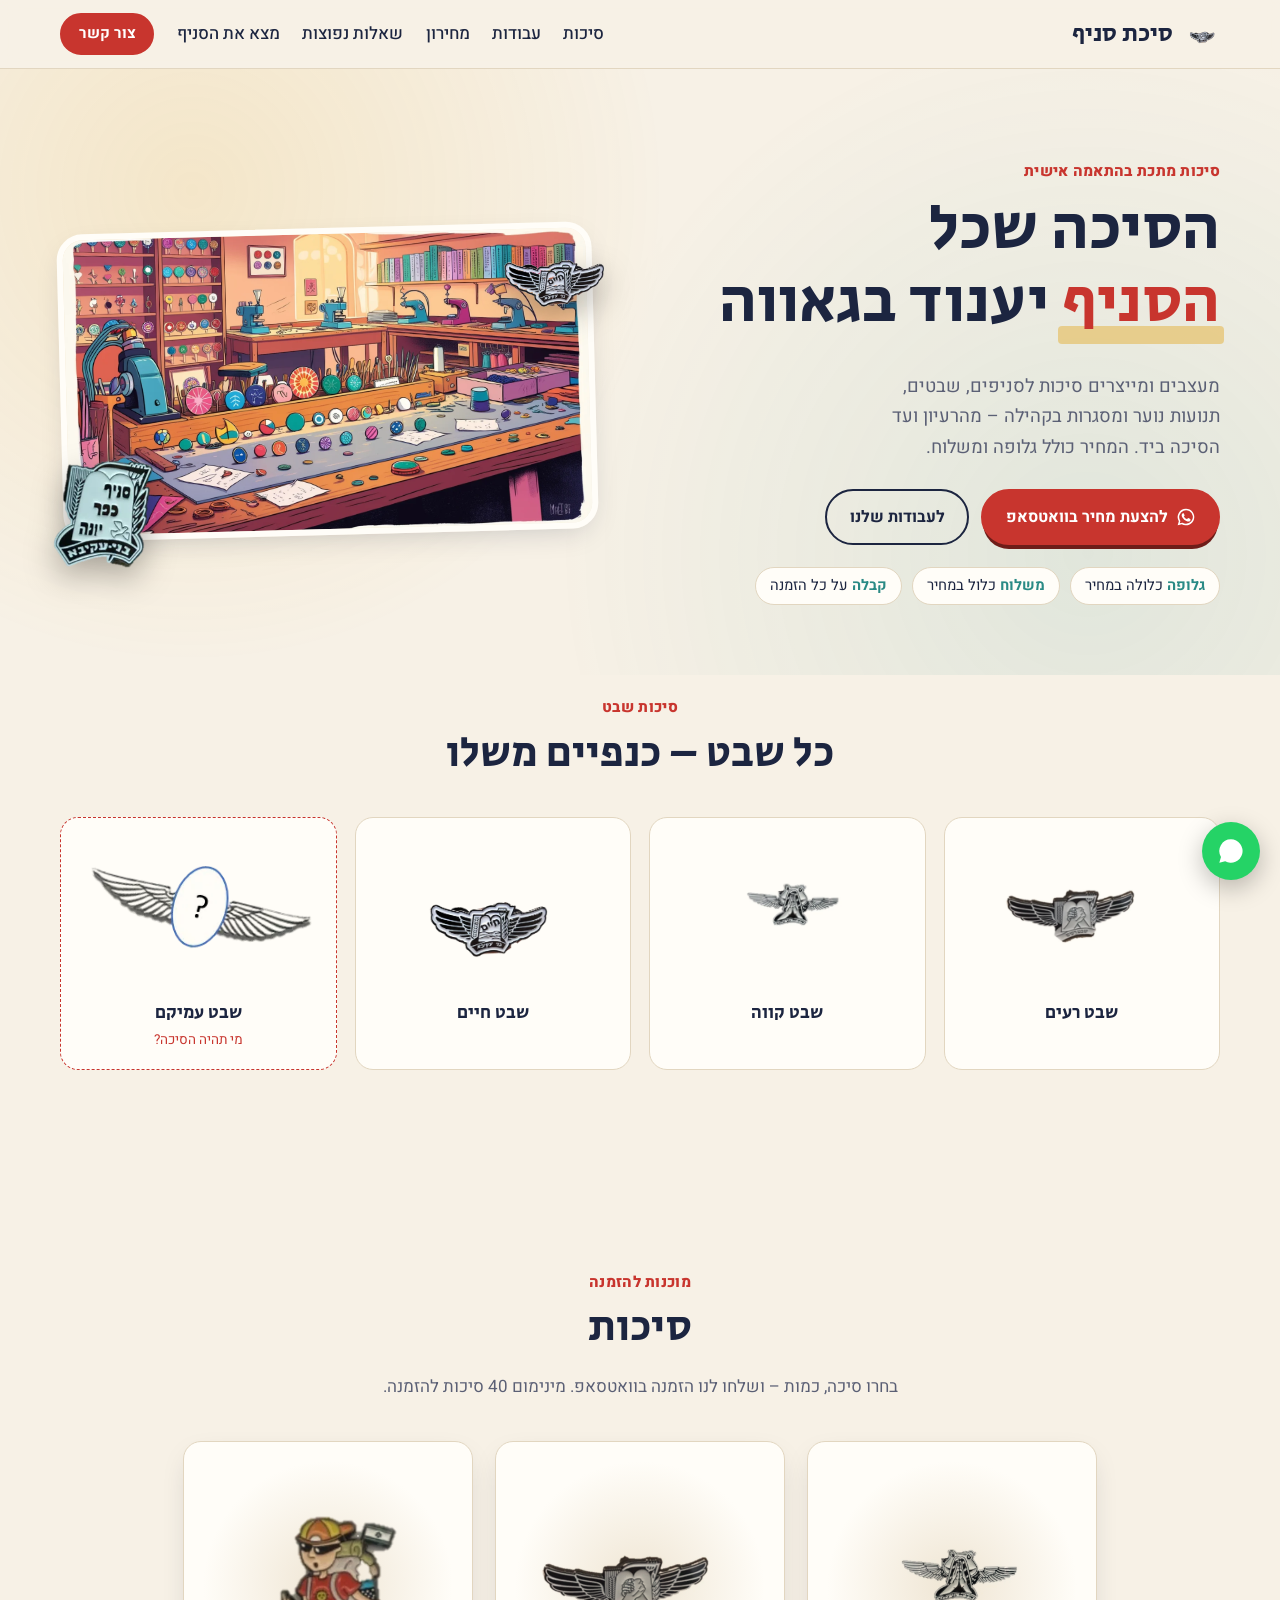
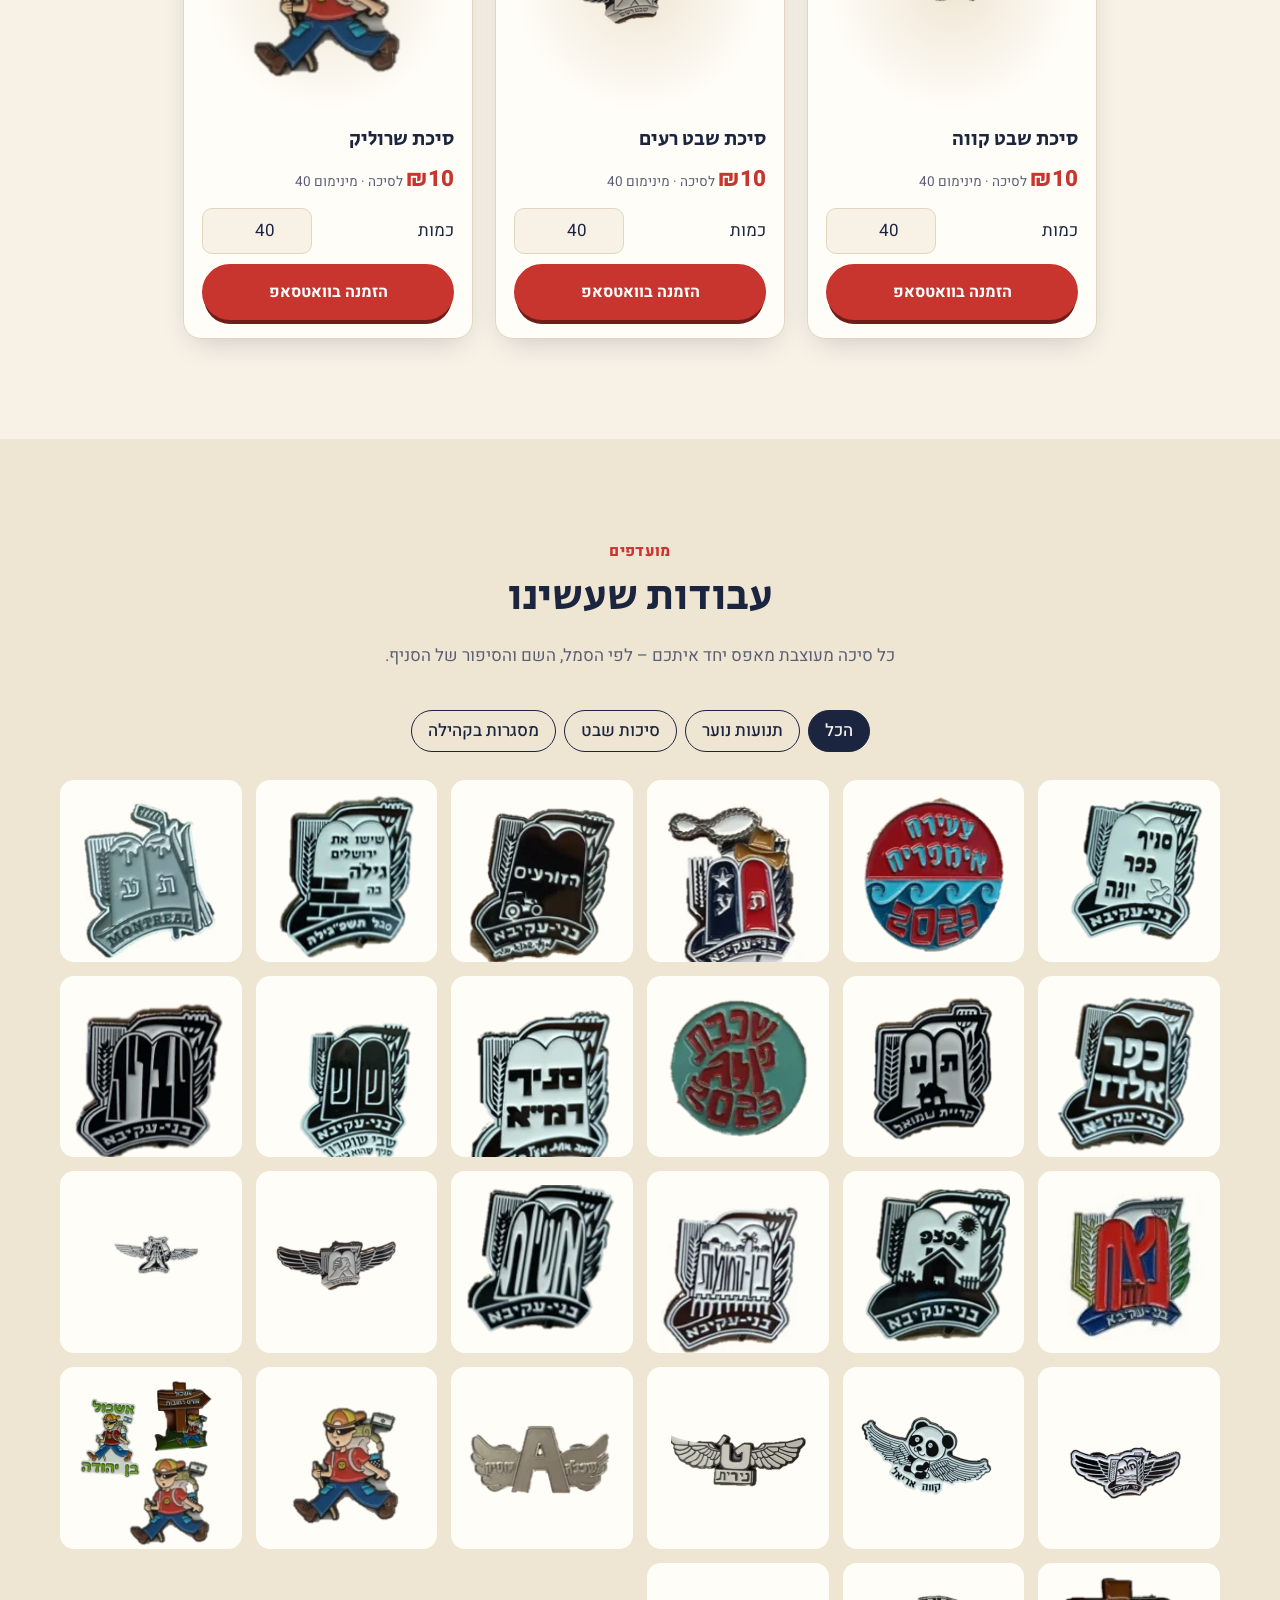
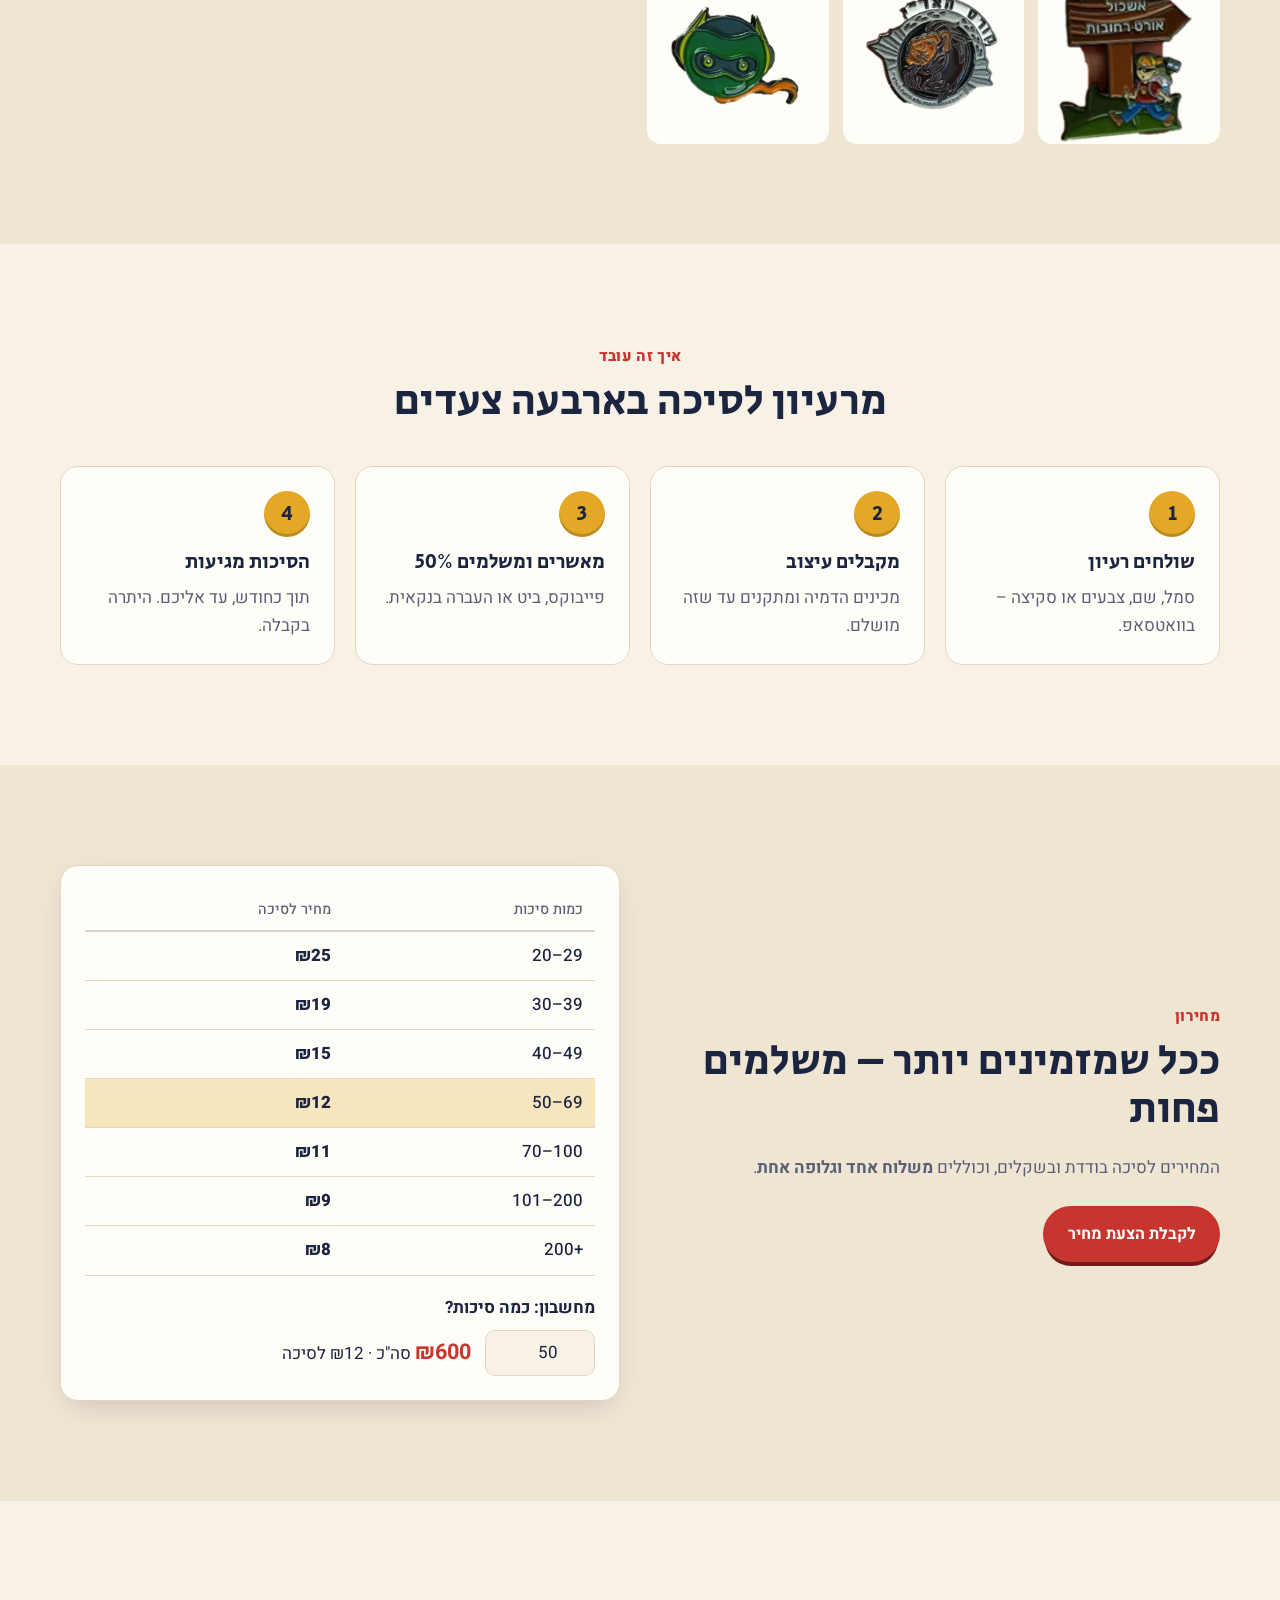
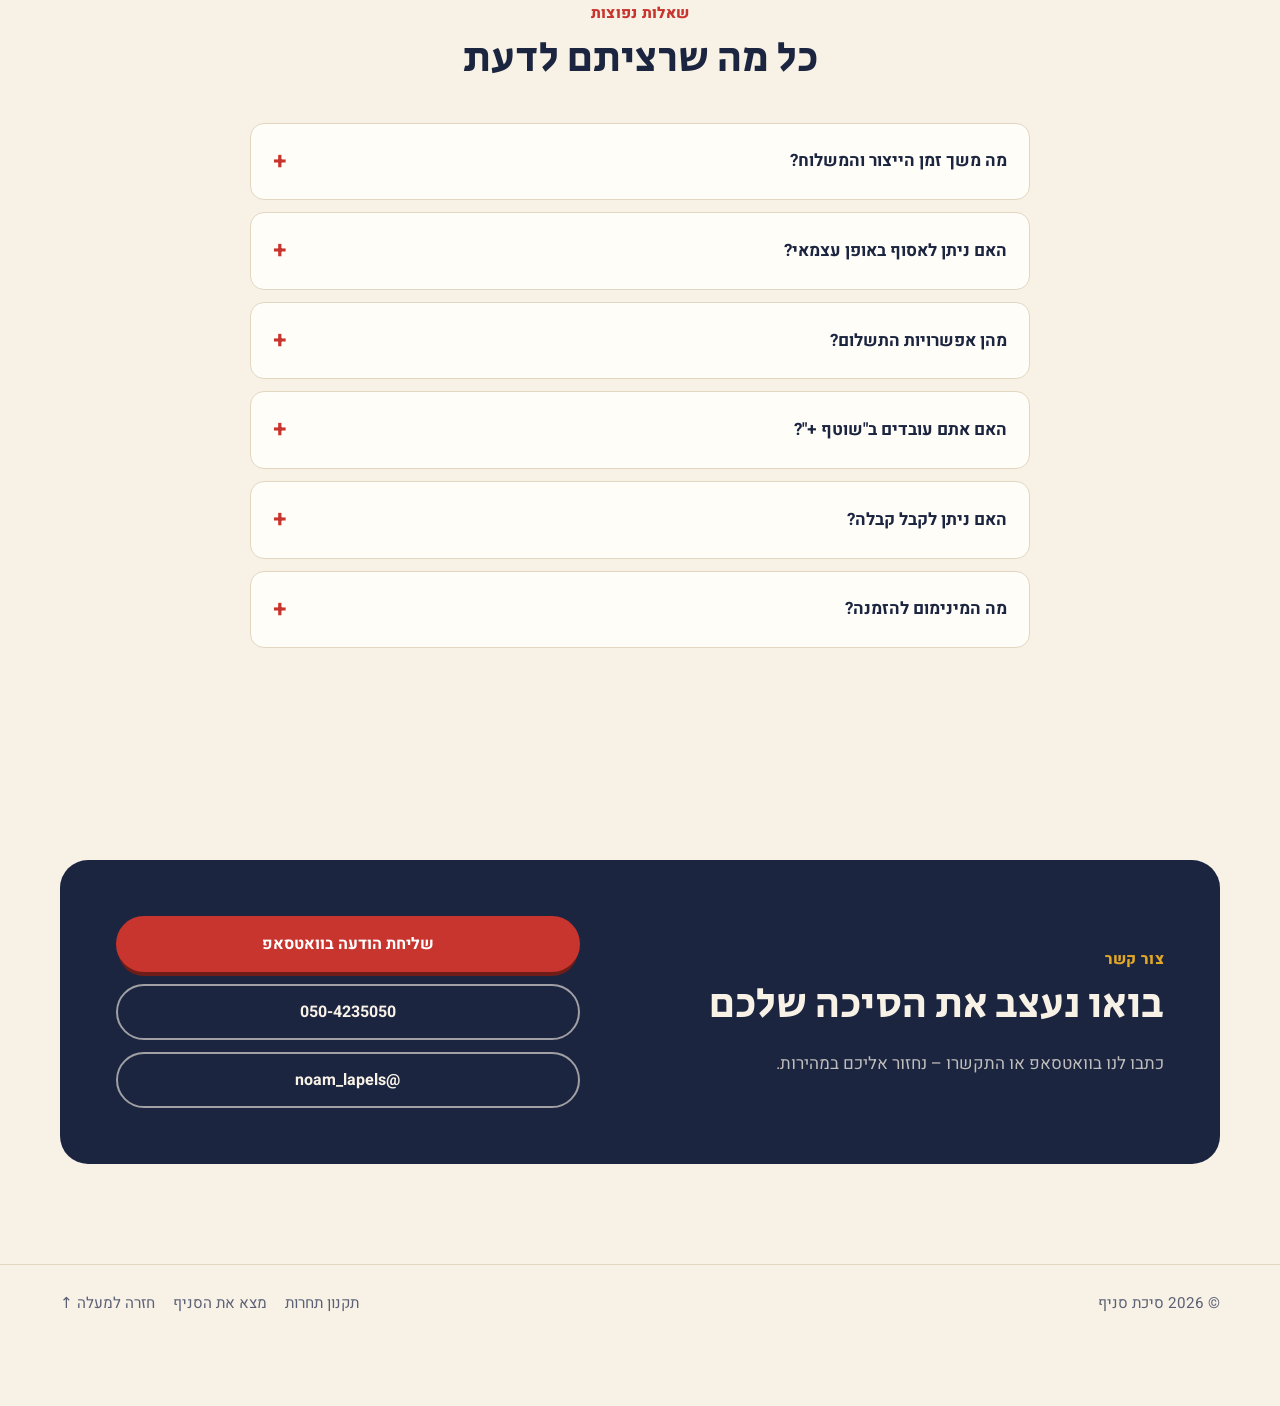
==== index.html @ ef1fc6e7 "New static website replacing Wix site Hebrew RTL site for סיכת סניף: home (shop with WhatsApp orderi" ====
<!doctype html>
<html lang="he" dir="rtl">
<head>
<meta charset="utf-8">
<meta name="viewport" content="width=device-width, initial-scale=1">
<title>סיכת סניף | סיכות מעוצבות לסניפים, שבטים ותנועות נוער</title>
<meta name="description" content="סיכת סניף – עיצוב וייצור סיכות מתכת בהתאמה אישית לסניפים, שבטים, תנועות נוער ומסגרות בקהילה. מחירים כוללים משלוח וגלופה.">
<meta property="og:title" content="סיכת סניף – סיכות בהתאמה אישית">
<meta property="og:description" content="סיכות מתכת מעוצבות לסניפים, שבטים ותנועות נוער. המחיר כולל משלוח וגלופה.">
<meta property="og:image" content="https://www.advachievement.com/assets/img/og.jpg">
<meta property="og:type" content="website">
<meta property="og:locale" content="he_IL">
<link rel="icon" href="/assets/img/favicon.png">
<link rel="preconnect" href="https://fonts.googleapis.com">
<link rel="preconnect" href="https://fonts.gstatic.com" crossorigin>
<link href="https://fonts.googleapis.com/css2?family=Heebo:wght@400;500;700;800&family=Secular+One&display=swap" rel="stylesheet">
<link rel="stylesheet" href="/assets/css/style.css">
</head>
<body>
<a class="skip" href="#main">דלג לתוכן הראשי</a>

<header class="site-header" id="top">
  <div class="container nav-wrap">
    <a href="/" class="brand"><img src="/assets/img/favicon.png" alt="" width="34" height="34"><span>סיכת סניף</span></a>
    <button class="nav-toggle" aria-expanded="false" aria-controls="nav" aria-label="תפריט">
      <span></span><span></span><span></span>
    </button>
    <nav id="nav" class="nav">
      <a href="/#shop">סיכות</a>
      <a href="/#gallery">עבודות</a>
      <a href="/#pricing">מחירון</a>
      <a href="/#faq">שאלות נפוצות</a>
      <a href="/game/">מצא את הסניף</a>
      <a href="/#contact" class="btn btn-sm">צור קשר</a>
    </nav>
  </div>
</header>

<main id="main">
  <!-- HERO -->
  <section class="hero">
    <div class="container hero-grid">
      <div class="hero-text">
        <p class="eyebrow">סיכות מתכת בהתאמה אישית</p>
        <h1>הסיכה שכל<br><span class="hl">הסניף</span> יענוד בגאווה</h1>
        <p class="lead">מעצבים ומייצרים סיכות לסניפים, שבטים, תנועות נוער ומסגרות בקהילה – מהרעיון ועד הסיכה ביד. המחיר כולל גלופה ומשלוח.</p>
        <div class="hero-cta">
          <a class="btn" href="https://wa.me/972504235050?text=%D7%94%D7%99%D7%99%2C%20%D7%90%D7%A9%D7%9E%D7%97%20%D7%9C%D7%A7%D7%91%D7%9C%20%D7%94%D7%A6%D7%A2%D7%AA%20%D7%9E%D7%97%D7%99%D7%A8%20%D7%9C%D7%A1%D7%99%D7%9B%D7%95%D7%AA" target="_blank" rel="noopener">
            <svg aria-hidden="true" viewBox="0 0 24 24" width="20" height="20"><path fill="currentColor" d="M12 2a10 10 0 0 0-8.6 15.1L2 22l5-1.3A10 10 0 1 0 12 2Zm0 18.2a8.2 8.2 0 0 1-4.2-1.2l-.3-.2-3 .8.8-2.9-.2-.3A8.2 8.2 0 1 1 12 20.2Zm4.5-6.1c-.2-.1-1.5-.7-1.7-.8-.2-.1-.4-.1-.6.1l-.8 1c-.1.2-.3.2-.5.1a6.7 6.7 0 0 1-3.3-2.9c-.3-.4.2-.4.7-1.4.1-.2 0-.3 0-.4l-.8-1.8c-.2-.5-.4-.4-.6-.4h-.5a1 1 0 0 0-.7.3 3 3 0 0 0-.9 2.2 5.2 5.2 0 0 0 1.1 2.7 11.8 11.8 0 0 0 4.5 4c1.7.7 2.4.8 3.2.6.5-.1 1.5-.6 1.7-1.2.2-.6.2-1.1.2-1.2-.1-.1-.3-.2-.5-.3Z"/></svg>
            להצעת מחיר בוואטסאפ
          </a>
          <a class="btn btn-ghost" href="#gallery">לעבודות שלנו</a>
        </div>
        <ul class="badges">
          <li><strong>גלופה</strong> כלולה במחיר</li>
          <li><strong>משלוח</strong> כלול במחיר</li>
          <li><strong>קבלה</strong> על כל הזמנה</li>
        </ul>
      </div>
      <div class="hero-art">
        <img src="/assets/img/hero.webp" alt="סדנת סיכות צבעונית מאוירת" width="1600" height="900" fetchpriority="high">
        <img class="float f1" src="/assets/img/shevet-haim.webp" alt="" width="200" height="200">
        <img class="float f2" src="/assets/img/kfar-yona.webp" alt="" width="200" height="200">
      </div>
    </div>
  </section>

  <!-- TRIBE PINS -->
  <section class="section tribes">
    <div class="container">
      <div class="section-head">
        <p class="eyebrow">סיכות שבט</p>
        <h2>כל שבט – כנפיים משלו</h2>
      </div>
      <div class="tribe-row">
        <figure><img src="/assets/img/shevet-reim.webp" alt="סיכת שבט רעים" loading="lazy"><figcaption>שבט רעים</figcaption></figure>
        <figure><img src="/assets/img/shevet-kaveh.webp" alt="סיכת שבט קווה" loading="lazy"><figcaption>שבט קווה</figcaption></figure>
        <figure><img src="/assets/img/shevet-haim.webp" alt="סיכת שבט חיים" loading="lazy"><figcaption>שבט חיים</figcaption></figure>
        <figure class="mystery"><img src="/assets/img/shevet-amikam.webp" alt="סיכת שבט עמיקם – בקרוב" loading="lazy"><figcaption>שבט עמיקם<small>מי תהיה הסיכה?</small></figcaption></figure>
      </div>
    </div>
  </section>

  <!-- SHOP -->
  <section class="section" id="shop">
    <div class="container">
      <div class="section-head">
        <p class="eyebrow">מוכנות להזמנה</p>
        <h2>סיכות</h2>
        <p class="sub">בחרו סיכה, כמות – ושלחו לנו הזמנה בוואטסאפ. מינימום 40 סיכות להזמנה.</p>
      </div>
      <div class="products" data-products></div>
    </div>
  </section>

  <!-- GALLERY -->
  <section class="section alt" id="gallery">
    <div class="container">
      <div class="section-head">
        <p class="eyebrow">מועדפים</p>
        <h2>עבודות שעשינו</h2>
        <p class="sub">כל סיכה מעוצבת מאפס יחד איתכם – לפי הסמל, השם והסיפור של הסניף.</p>
      </div>
      <div class="filters" role="tablist" aria-label="סינון עבודות">
        <button class="chip active" data-filter="all" role="tab" aria-selected="true">הכל</button>
        <button class="chip" data-filter="youth" role="tab" aria-selected="false">תנועות נוער</button>
        <button class="chip" data-filter="tribe" role="tab" aria-selected="false">סיכות שבט</button>
        <button class="chip" data-filter="community" role="tab" aria-selected="false">מסגרות בקהילה</button>
      </div>
      <div class="gallery" data-gallery></div>
    </div>
  </section>

  <!-- HOW -->
  <section class="section">
    <div class="container">
      <div class="section-head">
        <p class="eyebrow">איך זה עובד</p>
        <h2>מרעיון לסיכה בארבעה צעדים</h2>
      </div>
      <ol class="steps">
        <li><span>1</span><h3>שולחים רעיון</h3><p>סמל, שם, צבעים או סקיצה – בוואטסאפ.</p></li>
        <li><span>2</span><h3>מקבלים עיצוב</h3><p>מכינים הדמיה ומתקנים עד שזה מושלם.</p></li>
        <li><span>3</span><h3>מאשרים ומשלמים 50%</h3><p>פייבוקס, ביט או העברה בנקאית.</p></li>
        <li><span>4</span><h3>הסיכות מגיעות</h3><p>תוך כחודש, עד אליכם. היתרה בקבלה.</p></li>
      </ol>
    </div>
  </section>

  <!-- PRICING -->
  <section class="section alt" id="pricing">
    <div class="container pricing-grid">
      <div>
        <p class="eyebrow">מחירון</p>
        <h2>ככל שמזמינים יותר – משלמים פחות</h2>
        <p class="sub">המחירים לסיכה בודדת ובשקלים, וכוללים <strong>משלוח אחד וגלופה אחת</strong>.</p>
        <a class="btn" href="https://wa.me/972504235050?text=%D7%94%D7%99%D7%99%2C%20%D7%90%D7%A9%D7%9E%D7%97%20%D7%9C%D7%A7%D7%91%D7%9C%20%D7%94%D7%A6%D7%A2%D7%AA%20%D7%9E%D7%97%D7%99%D7%A8%20%D7%9C%D7%A1%D7%99%D7%9B%D7%95%D7%AA" target="_blank" rel="noopener">לקבלת הצעת מחיר</a>
      </div>
      <div class="calc card">
        <table class="price-table">
          <thead><tr><th>כמות סיכות</th><th>מחיר לסיכה</th></tr></thead>
          <tbody data-prices></tbody>
        </table>
        <label class="calc-label" for="qty">מחשבון: כמה סיכות?</label>
        <div class="calc-row">
          <input id="qty" type="number" min="20" step="1" value="50" inputmode="numeric">
          <output id="calc-out" aria-live="polite"></output>
        </div>
      </div>
    </div>
  </section>

  <!-- FAQ -->
  <section class="section" id="faq">
    <div class="container narrow">
      <div class="section-head">
        <p class="eyebrow">שאלות נפוצות</p>
        <h2>כל מה שרציתם לדעת</h2>
      </div>
      <div class="faq">
        <details><summary>מה משך זמן הייצור והמשלוח?</summary><p>זמן הייצור והמשלוח הוא כחודש מביצוע ההזמנה.</p></details>
        <details><summary>האם ניתן לאסוף באופן עצמאי?</summary><p>לא. הסיכות נשלחות אליכם – והמשלוח כלול במחיר.</p></details>
        <details><summary>מהן אפשרויות התשלום?</summary><p>ניתן לשלם בפייבוקס, ביט או העברה בנקאית. חלוקת התשלום: 50% בעת ההזמנה ו־50% בעת קבלת הסיכות.</p></details>
        <details><summary>האם אתם עובדים ב"שוטף +"?</summary><p>כן.</p></details>
        <details><summary>האם ניתן לקבל קבלה?</summary><p>בוודאי.</p></details>
        <details><summary>מה המינימום להזמנה?</summary><p>מינימום 40 סיכות לסיכות המוכנות בחנות. להזמנות בעיצוב אישי – ראו את המחירון.</p></details>
      </div>
    </div>
  </section>

  <!-- CONTACT -->
  <section class="section contact" id="contact">
    <div class="container contact-card">
      <div>
        <p class="eyebrow">צור קשר</p>
        <h2>בואו נעצב את הסיכה שלכם</h2>
        <p class="sub">כתבו לנו בוואטסאפ או התקשרו – נחזור אליכם במהירות.</p>
      </div>
      <div class="contact-actions">
        <a class="btn" href="https://wa.me/972504235050" target="_blank" rel="noopener">שליחת הודעה בוואטסאפ</a>
        <a class="btn btn-ghost" href="tel:+972504235050">050-4235050</a>
        <a class="btn btn-ghost" href="https://www.instagram.com/noam_lapels/" target="_blank" rel="noopener">@noam_lapels</a>
      </div>
    </div>
  </section>
</main>

<footer class="site-footer">
  <div class="container foot">
    <span>© <span data-year>2026</span> סיכת סניף</span>
    <nav><a href="/takanon/">תקנון תחרות</a><a href="/game/">מצא את הסניף</a><a href="#top">חזרה למעלה ↑</a></nav>
  </div>
</footer>

<a class="wa-float" href="https://wa.me/972504235050" target="_blank" rel="noopener" aria-label="וואטסאפ">
  <svg aria-hidden="true" viewBox="0 0 24 24" width="28" height="28"><path fill="currentColor" d="M12 2a10 10 0 0 0-8.6 15.1L2 22l5-1.3A10 10 0 1 0 12 2Zm4.5 12.1c-.2-.1-1.5-.7-1.7-.8-.2-.1-.4-.1-.6.1l-.8 1c-.1.2-.3.2-.5.1a6.7 6.7 0 0 1-3.3-2.9c-.3-.4.2-.4.7-1.4.1-.2 0-.3 0-.4l-.8-1.8c-.2-.5-.4-.4-.6-.4h-.5a1 1 0 0 0-.7.3 3 3 0 0 0-.9 2.2 5.2 5.2 0 0 0 1.1 2.7 11.8 11.8 0 0 0 4.5 4c1.7.7 2.4.8 3.2.6.5-.1 1.5-.6 1.7-1.2.2-.6.2-1.1.2-1.2-.1-.1-.3-.2-.5-.3Z"/></svg>
</a>

<div class="lightbox" hidden><button class="lb-close" aria-label="סגירה">×</button><img alt=""></div>
<script src="/assets/js/data.js"></script>
<script src="/assets/js/main.js"></script>
</body>
</html>
---- assets/css/style.css ----
:root {
  --bg: #f7f1e6;
  --bg-alt: #efe5d3;
  --surface: #fffdf8;
  --ink: #1c2540;
  --muted: #5b6075;
  --line: #e2d6c0;
  --brand: #c8352e;      /* enamel red */
  --brand-ink: #fff;
  --gold: #e3a826;
  --teal: #2a8a85;
  --shadow: 0 10px 30px -12px rgba(28, 37, 64, .25);
  --radius: 18px;
  color-scheme: light;
}
@media (prefers-color-scheme: dark) {
  :root:not([data-theme="light"]) {
    --bg: #141a2b; --bg-alt: #1a2136; --surface: #20283f; --ink: #f3ece0; --muted: #b3b6c6;
    --line: #2f3853; --brand: #e5524a; --gold: #f0bb45; --teal: #49b3ac;
    --shadow: 0 10px 30px -12px rgba(0, 0, 0, .6); color-scheme: dark;
  }
}
:root[data-theme="dark"] {
  --bg: #141a2b; --bg-alt: #1a2136; --surface: #20283f; --ink: #f3ece0; --muted: #b3b6c6;
  --line: #2f3853; --brand: #e5524a; --gold: #f0bb45; --teal: #49b3ac;
  --shadow: 0 10px 30px -12px rgba(0, 0, 0, .6); color-scheme: dark;
}

* { box-sizing: border-box; }
html { scroll-behavior: smooth; scroll-padding-top: 80px; }
body {
  margin: 0; background: var(--bg); color: var(--ink);
  font: 400 17px/1.65 "Heebo", system-ui, sans-serif; -webkit-font-smoothing: antialiased;
  overflow-x: hidden;
}
img { max-width: 100%; height: auto; display: block; }
a { color: inherit; }
h1, h2, h3 { font-family: "Secular One", "Heebo", sans-serif; font-weight: 400; line-height: 1.15; margin: 0 0 .5em; }
h1 { font-size: clamp(2.3rem, 6vw, 4rem); }
h2 { font-size: clamp(1.8rem, 4vw, 2.6rem); }
h3 { font-size: 1.25rem; }
.container { width: min(1160px, 100% - 32px); margin-inline: auto; }
.narrow { width: min(780px, 100% - 32px); }
.skip { position: absolute; inset-inline-start: -999px; top: 8px; background: var(--ink); color: var(--bg); padding: 8px 14px; border-radius: 8px; z-index: 100; }
.skip:focus { inset-inline-start: 8px; }
:focus-visible { outline: 3px solid var(--gold); outline-offset: 3px; border-radius: 6px; }

/* Buttons */
.btn {
  display: inline-flex; align-items: center; justify-content: center; gap: .5em;
  background: var(--brand); color: var(--brand-ink); text-decoration: none; border: 2px solid var(--brand);
  font-weight: 700; padding: .8em 1.4em; border-radius: 999px; cursor: pointer; font-size: 1rem;
  transition: transform .15s ease, box-shadow .15s ease, background .15s;
  box-shadow: 0 6px 0 -2px color-mix(in srgb, var(--brand) 55%, #000);
}
.btn:hover { transform: translateY(-2px); }
.btn:active { transform: translateY(1px); box-shadow: 0 2px 0 -1px color-mix(in srgb, var(--brand) 55%, #000); }
.btn-ghost { background: transparent; color: var(--ink); border-color: var(--ink); box-shadow: none; }
.btn-ghost:hover { background: var(--ink); color: var(--bg); }
.btn-sm { padding: .45em 1.1em; font-size: .95rem; box-shadow: none; }
.btn-block { width: 100%; }

/* Header */
.site-header {
  position: sticky; top: 0; z-index: 50;
  background: color-mix(in srgb, var(--bg) 85%, transparent); backdrop-filter: blur(10px);
  border-bottom: 1px solid var(--line);
}
.nav-wrap { display: flex; align-items: center; justify-content: space-between; height: 68px; }
.brand { display: flex; align-items: center; gap: .55em; text-decoration: none; font-family: "Secular One", sans-serif; font-size: 1.5rem; }
.nav { display: flex; align-items: center; gap: 1.4rem; }
.nav a:not(.btn) { text-decoration: none; font-weight: 500; position: relative; }
.nav a:not(.btn)::after { content: ""; position: absolute; inset-inline: 0; bottom: -4px; height: 2px; background: var(--brand); transform: scaleX(0); transition: transform .2s; }
.nav a:not(.btn):hover::after { transform: scaleX(1); }
.nav-toggle { display: none; background: none; border: 0; width: 44px; height: 44px; cursor: pointer; padding: 10px; }
.nav-toggle span { display: block; height: 2px; background: var(--ink); margin: 5px 0; border-radius: 2px; transition: .2s; }
.nav-toggle[aria-expanded="true"] span:nth-child(1) { transform: translateY(7px) rotate(45deg); }
.nav-toggle[aria-expanded="true"] span:nth-child(2) { opacity: 0; }
.nav-toggle[aria-expanded="true"] span:nth-child(3) { transform: translateY(-7px) rotate(-45deg); }
@media (max-width: 860px) {
  .nav-toggle { display: block; }
  .nav {
    position: absolute; top: 68px; inset-inline: 0; flex-direction: column; align-items: stretch; gap: 0;
    background: var(--surface); border-bottom: 1px solid var(--line); padding: 8px 16px 16px;
    display: none; box-shadow: var(--shadow);
  }
  .nav.open { display: flex; }
  .nav a:not(.btn) { padding: 12px 4px; border-bottom: 1px solid var(--line); }
  .nav .btn { margin-top: 12px; }
}

/* Hero */
.hero { padding: clamp(40px, 7vw, 90px) 0 clamp(40px, 6vw, 70px); position: relative; }
.hero::before {
  content: ""; position: absolute; inset: 0; z-index: -1; opacity: .5;
  background: radial-gradient(circle at 15% 20%, color-mix(in srgb, var(--gold) 30%, transparent), transparent 40%),
              radial-gradient(circle at 85% 80%, color-mix(in srgb, var(--teal) 22%, transparent), transparent 45%);
}
.hero-grid { display: grid; grid-template-columns: 1.05fr 1fr; gap: clamp(28px, 5vw, 64px); align-items: center; }
.eyebrow { color: var(--brand); font-weight: 800; letter-spacing: .02em; margin: 0 0 .6em; font-size: .95rem; }
.hl { color: var(--brand); position: relative; white-space: nowrap; }
.hl::after { content: ""; position: absolute; inset-inline: -4px; bottom: .08em; height: .28em; background: var(--gold); opacity: .45; z-index: -1; border-radius: 4px; }
.lead { font-size: 1.15rem; color: var(--muted); max-width: 34ch; }
.hero-cta { display: flex; flex-wrap: wrap; gap: 12px; margin: 26px 0 22px; }
.badges { list-style: none; padding: 0; margin: 0; display: flex; flex-wrap: wrap; gap: 10px; }
.badges li { background: var(--surface); border: 1px solid var(--line); padding: 6px 14px; border-radius: 999px; font-size: .92rem; }
.badges strong { color: var(--teal); }
.hero-art { position: relative; }
.hero-art > img:first-child { border-radius: 26px; box-shadow: var(--shadow); border: 6px solid var(--surface); transform: rotate(-1.5deg); }
.float { position: absolute; width: 26%; filter: drop-shadow(0 12px 16px rgba(0,0,0,.3)); animation: bob 5s ease-in-out infinite; }
.f1 { top: -8%; inset-inline-start: -6%; }
.f2 { bottom: -12%; inset-inline-end: -4%; width: 22%; animation-delay: -2.5s; }
@keyframes bob { 50% { transform: translateY(-10px) rotate(4deg); } }
@media (max-width: 860px) {
  .hero-grid { grid-template-columns: 1fr; }
  .hero-art { order: -1; margin: 10px 12px 20px; }
}

/* Sections */
.section { padding: clamp(56px, 8vw, 100px) 0; }
.section.alt { background: var(--bg-alt); }
.section-head { text-align: center; margin-bottom: 40px; }
.sub { color: var(--muted); max-width: 56ch; margin-inline: auto; }
.card { background: var(--surface); border: 1px solid var(--line); border-radius: var(--radius); box-shadow: var(--shadow); }

/* Tribes */
.tribes { padding-top: 20px; }
.tribe-row { display: grid; grid-template-columns: repeat(4, 1fr); gap: 18px; }
.tribe-row figure { margin: 0; background: var(--surface); border: 1px solid var(--line); border-radius: var(--radius); padding: 18px 14px; text-align: center; transition: transform .2s; }
.tribe-row figure:hover { transform: translateY(-4px) rotate(-1deg); }
.tribe-row img { aspect-ratio: 16/10; object-fit: contain; width: 100%; }
.tribe-row figcaption { font-family: "Secular One", sans-serif; font-size: 1.15rem; margin-top: 8px; }
.tribe-row small { display: block; font-family: "Heebo"; font-size: .85rem; color: var(--brand); }
.mystery { border-style: dashed !important; border-color: var(--brand) !important; }
@media (max-width: 700px) { .tribe-row { grid-template-columns: repeat(2, 1fr); } }

/* Products */
.products { display: grid; grid-template-columns: repeat(auto-fit, minmax(240px, 290px)); justify-content: center; gap: 22px; }
.product .btn { margin-top: auto; }
.product { padding: 18px; display: flex; flex-direction: column; gap: 10px; }
.product-img { background: radial-gradient(circle, var(--bg-alt), var(--surface) 70%); border-radius: 12px; aspect-ratio: 1; display: grid; place-items: center; padding: 20px; }
.product-img { overflow: hidden; }
.product-img img { width: 100%; height: 100%; object-fit: contain; transition: transform .3s; }
.product:hover .product-img img { transform: scale(1.06) rotate(-3deg); }
.product h3 { margin: 6px 0 0; }
.price { margin: 0; font-weight: 800; font-size: 1.4rem; color: var(--brand); }
.price small { font-weight: 400; font-size: .85rem; color: var(--muted); }
.qty { display: flex; align-items: center; justify-content: space-between; gap: 10px; }
input[type="number"] {
  width: 110px; font: inherit; padding: 8px 12px; border-radius: 10px; border: 1.5px solid var(--line);
  background: var(--bg); color: var(--ink); text-align: center;
}

/* Gallery */
.filters { display: flex; flex-wrap: wrap; justify-content: center; gap: 8px; margin-bottom: 28px; }
.chip { font: inherit; font-weight: 500; border: 1.5px solid var(--ink); background: transparent; color: var(--ink); padding: 6px 16px; border-radius: 999px; cursor: pointer; }
.chip.active { background: var(--ink); color: var(--bg); }
.gallery { display: grid; grid-template-columns: repeat(auto-fill, minmax(170px, 1fr)); gap: 14px; }
.g-item { border: 0; padding: 14px; background: var(--surface); border-radius: 14px; aspect-ratio: 1; display: grid; place-items: center; cursor: zoom-in; transition: transform .2s, box-shadow .2s; }
.g-item:hover { transform: translateY(-4px); box-shadow: var(--shadow); }
.g-item { overflow: hidden; min-width: 0; }
.g-item img { width: 100%; height: 100%; object-fit: contain; }
.g-item[hidden] { display: none; }
@media (max-width: 480px) { .gallery { grid-template-columns: repeat(2, 1fr); } }

.lightbox { position: fixed; inset: 0; background: rgba(10, 14, 26, .88); display: grid; place-items: center; z-index: 200; padding: 24px; }
.lightbox[hidden] { display: none; }
.lightbox img { max-height: 85vh; width: auto; filter: drop-shadow(0 20px 30px rgba(0,0,0,.5)); }
.lb-close { position: absolute; top: 14px; inset-inline-end: 18px; font-size: 2.4rem; color: #fff; background: none; border: 0; cursor: pointer; line-height: 1; }

/* Steps */
.steps { list-style: none; padding: 0; margin: 0; display: grid; grid-template-columns: repeat(4, 1fr); gap: 20px; counter-reset: s; }
.steps li { background: var(--surface); border: 1px solid var(--line); border-radius: var(--radius); padding: 24px; position: relative; }
.steps span { display: grid; place-items: center; width: 46px; height: 46px; border-radius: 50%; background: var(--gold); color: #1c2540; font-family: "Secular One"; font-size: 1.3rem; margin-bottom: 14px; box-shadow: inset 0 -3px 0 rgba(0,0,0,.18); }
.steps p { margin: 0; color: var(--muted); }
@media (max-width: 900px) { .steps { grid-template-columns: repeat(2, 1fr); } }
@media (max-width: 520px) { .steps { grid-template-columns: 1fr; } }

/* Pricing */
.pricing-grid { display: grid; grid-template-columns: 1fr 1fr; gap: 40px; align-items: center; }
.pricing-grid .sub { margin-inline: 0; margin-bottom: 24px; }
.calc { padding: 24px; }
.price-table { width: 100%; border-collapse: collapse; margin-bottom: 18px; }
.price-table th { text-align: start; font-size: .9rem; color: var(--muted); font-weight: 500; padding: 8px 12px; border-bottom: 2px solid var(--line); }
.price-table td { padding: 10px 12px; border-bottom: 1px solid var(--line); font-weight: 500; transition: background .2s; }
.price-table td:last-child { font-weight: 800; }
.price-table tr.on td { background: color-mix(in srgb, var(--gold) 28%, transparent); }
.calc-label { font-weight: 700; display: block; margin-bottom: 8px; }
.calc-row { display: flex; align-items: center; gap: 14px; flex-wrap: wrap; }
.calc-row output strong { color: var(--brand); font-size: 1.35rem; }
@media (max-width: 860px) { .pricing-grid { grid-template-columns: 1fr; } }

/* FAQ */
.faq details { background: var(--surface); border: 1px solid var(--line); border-radius: 14px; margin-bottom: 12px; }
.faq summary { cursor: pointer; padding: 18px 22px; font-weight: 700; list-style: none; display: flex; justify-content: space-between; align-items: center; gap: 12px; }
.faq summary::-webkit-details-marker { display: none; }
.faq summary::after { content: "+"; font-size: 1.5rem; color: var(--brand); transition: transform .2s; }
.faq details[open] summary::after { transform: rotate(45deg); }
.faq details p { margin: 0; padding: 0 22px 18px; color: var(--muted); }

/* Contact */
.contact-card {
  background: var(--ink); color: var(--bg); border-radius: 28px; padding: clamp(28px, 5vw, 56px);
  display: grid; grid-template-columns: 1.2fr 1fr; gap: 28px; align-items: center;
}
.contact-card .eyebrow { color: var(--gold); }
.contact-card .sub { color: color-mix(in srgb, var(--bg) 75%, transparent); margin: 0; }
.contact-actions { display: flex; flex-direction: column; gap: 12px; }
.contact-card .btn-ghost { color: var(--bg); border-color: color-mix(in srgb, var(--bg) 60%, transparent); }
.contact-card .btn-ghost:hover { background: var(--bg); color: var(--ink); }
@media (max-width: 760px) { .contact-card { grid-template-columns: 1fr; } }

/* Footer */
.site-footer { border-top: 1px solid var(--line); padding: 26px 0 90px; color: var(--muted); font-size: .95rem; }
.foot { display: flex; flex-wrap: wrap; justify-content: space-between; gap: 12px; }
.foot nav { display: flex; gap: 18px; flex-wrap: wrap; }
.foot a { text-decoration: none; } .foot a:hover { color: var(--brand); }

.wa-float {
  position: fixed; bottom: 20px; inset-inline-start: 20px; z-index: 60; width: 58px; height: 58px; border-radius: 50%;
  background: #25d366; color: #fff; display: grid; place-items: center; box-shadow: 0 8px 24px rgba(0,0,0,.25); transition: transform .2s;
}
.wa-float:hover { transform: scale(1.08); }

/* Reveal */
.reveal { opacity: 0; transform: translateY(18px); transition: opacity .6s ease, transform .6s ease; }
.reveal.in { opacity: 1; transform: none; }
@media (prefers-reduced-motion: reduce) {
  html { scroll-behavior: auto; }
  .reveal { opacity: 1; transform: none; transition: none; }
  .float { animation: none; }
}

/* Inner pages */
.page-hero { padding: 56px 0 24px; text-align: center; }
.prose { background: var(--surface); border: 1px solid var(--line); border-radius: var(--radius); padding: clamp(22px, 4vw, 44px); margin-bottom: 60px; }
.prose h2 { font-size: 1.4rem; margin-top: 1.4em; }
.prose h2:first-child { margin-top: 0; }
.prose ol, .prose ul { padding-inline-start: 1.3em; }
.prose hr { border: 0; border-top: 1px solid var(--line); margin: 40px 0; }
.prose [dir="ltr"] { text-align: left; }

/* Blend white photo backgrounds into the cards (light theme) */
.tribe-row img, .product-img img, .g-item img, .front img { mix-blend-mode: multiply; }
@media (prefers-color-scheme: dark) { :root:not([data-theme="light"]) :is(.tribe-row img, .product-img img, .g-item img, .front img) { mix-blend-mode: normal; border-radius: 10px; } }
:root[data-theme="dark"] :is(.tribe-row img, .product-img img, .g-item img, .front img) { mix-blend-mode: normal; border-radius: 10px; }
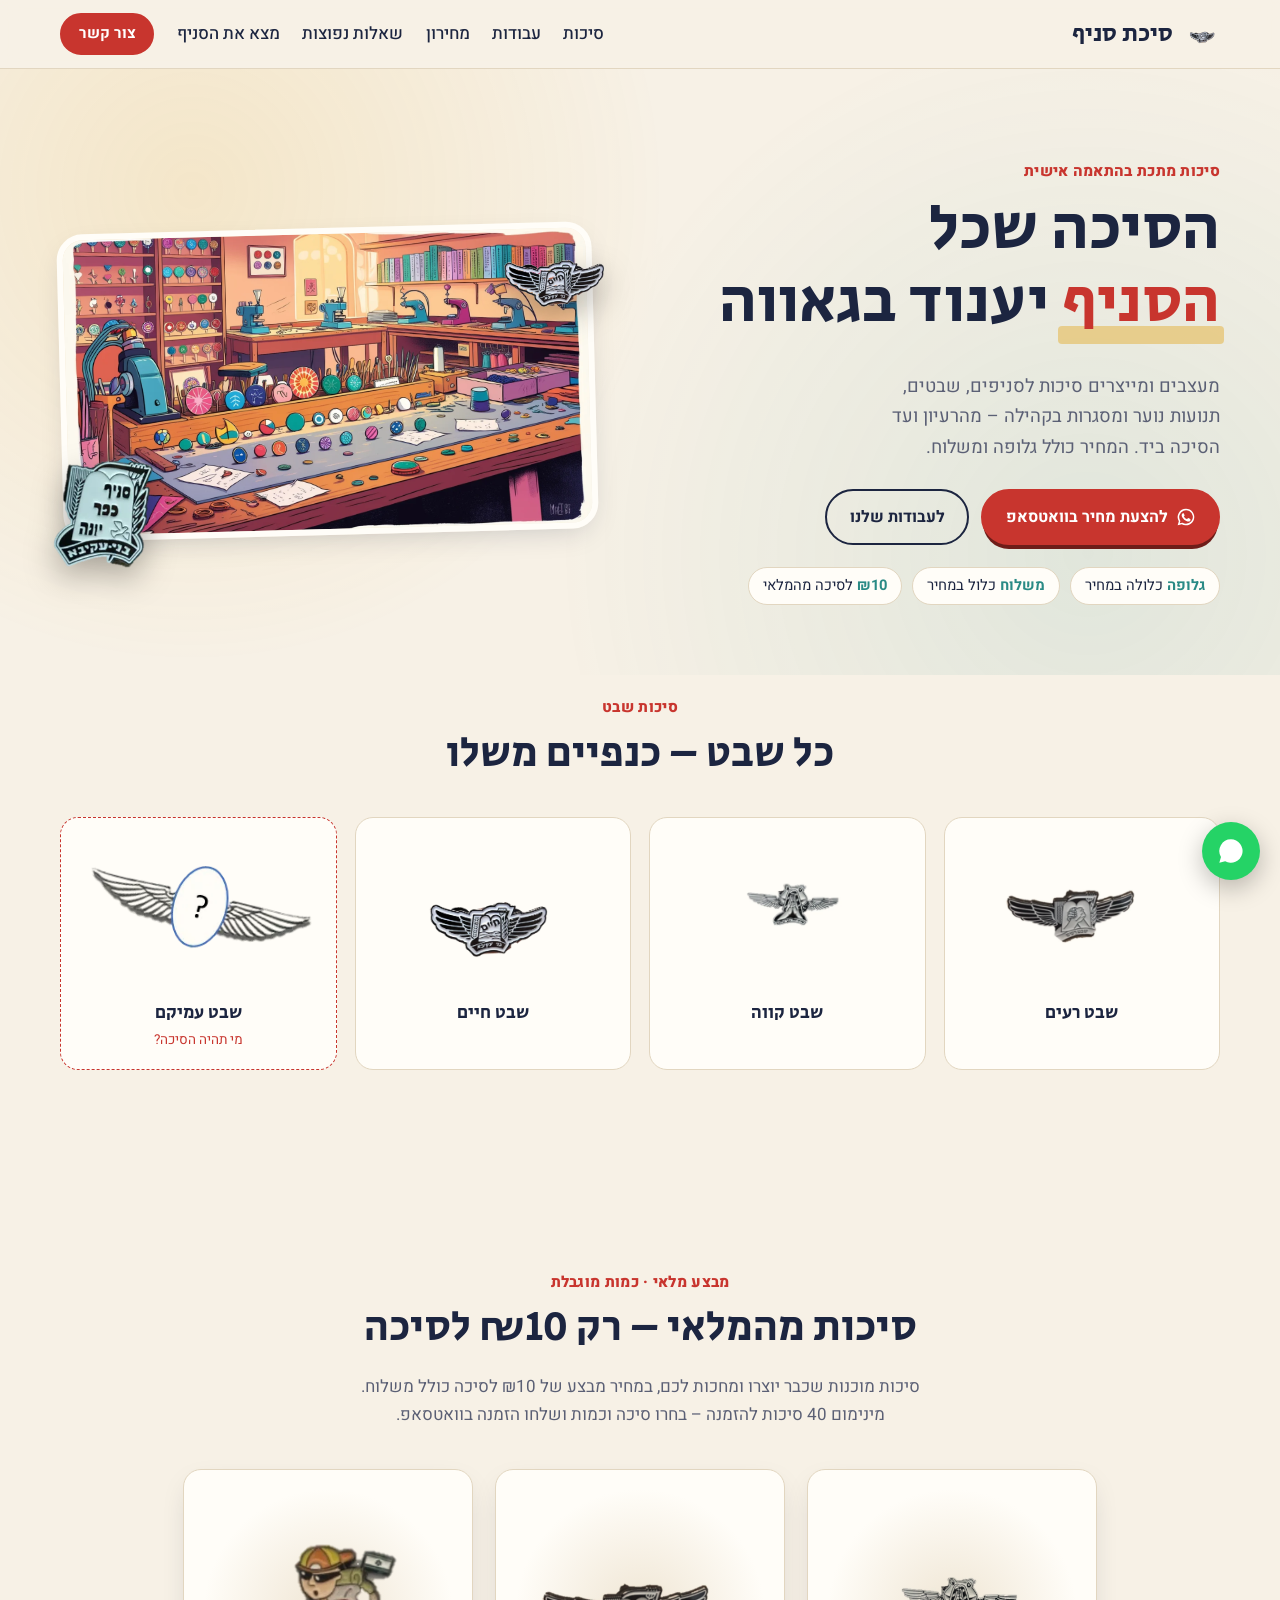
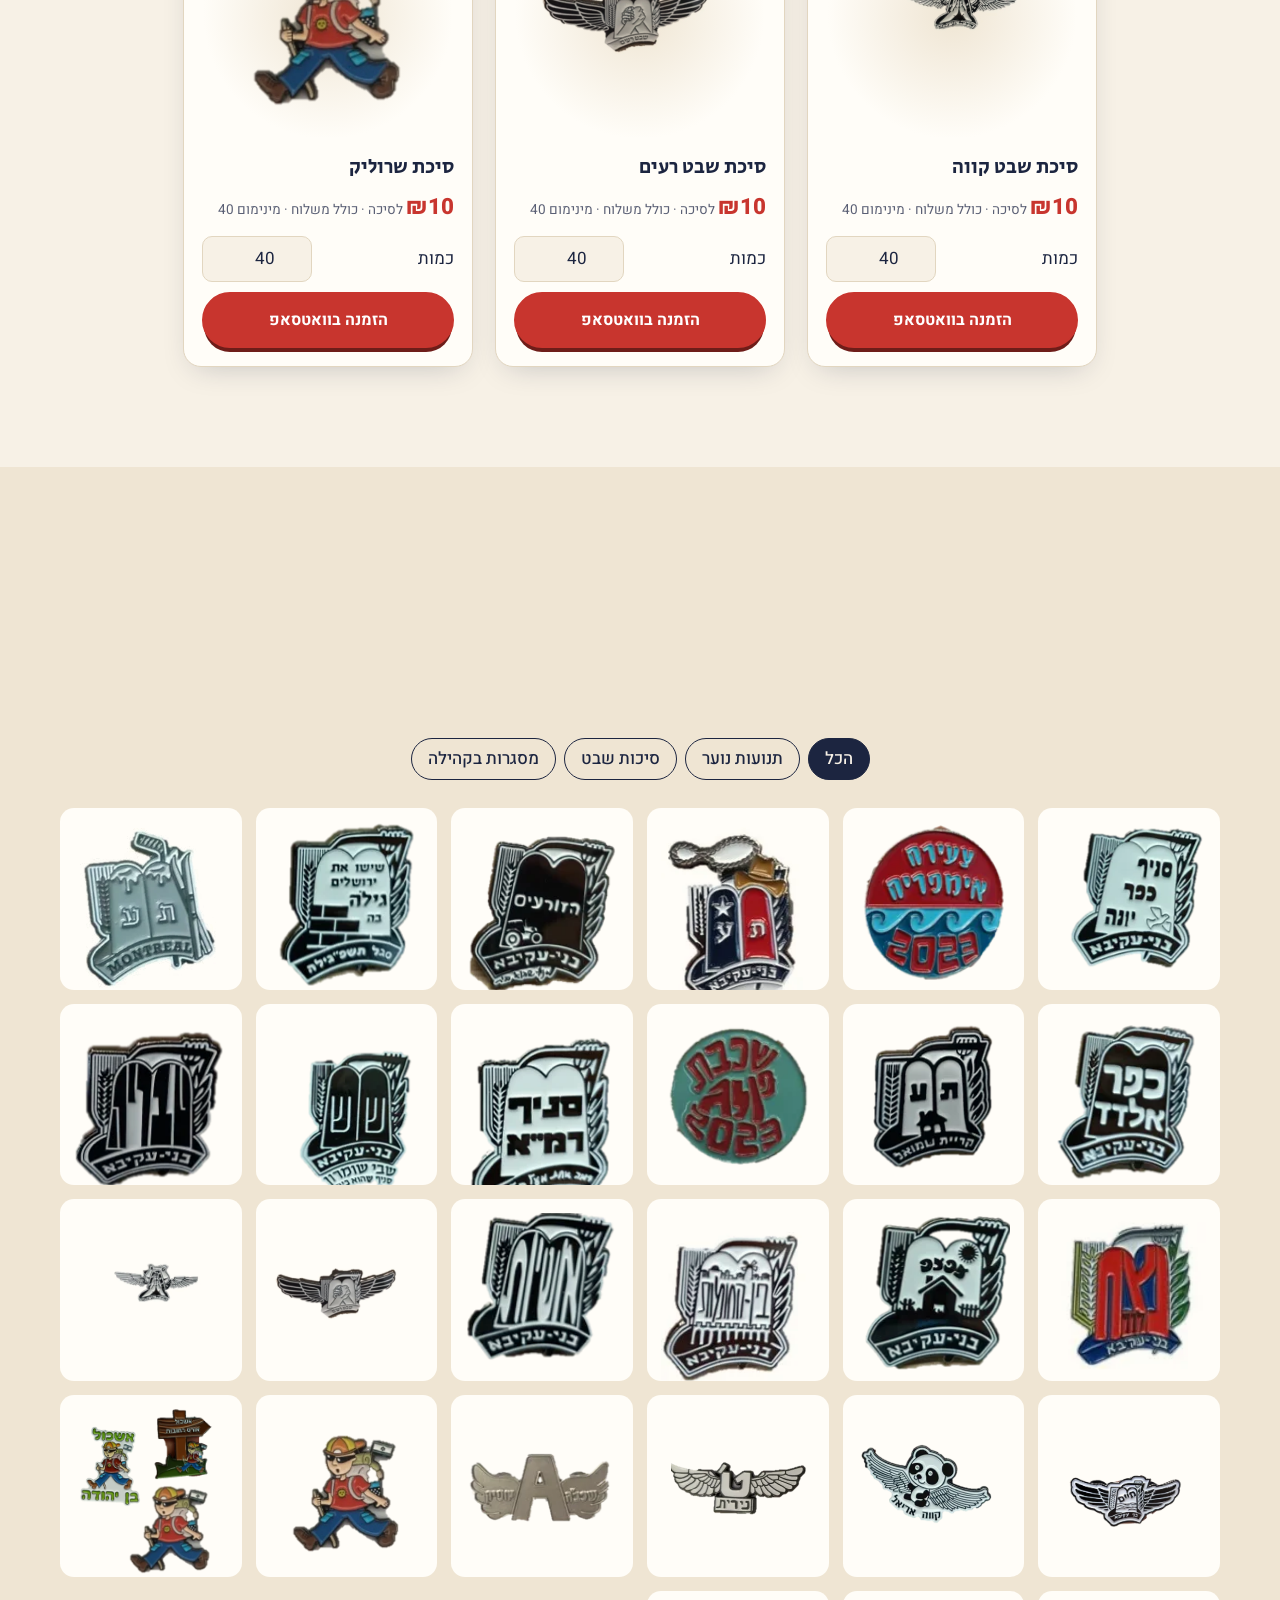
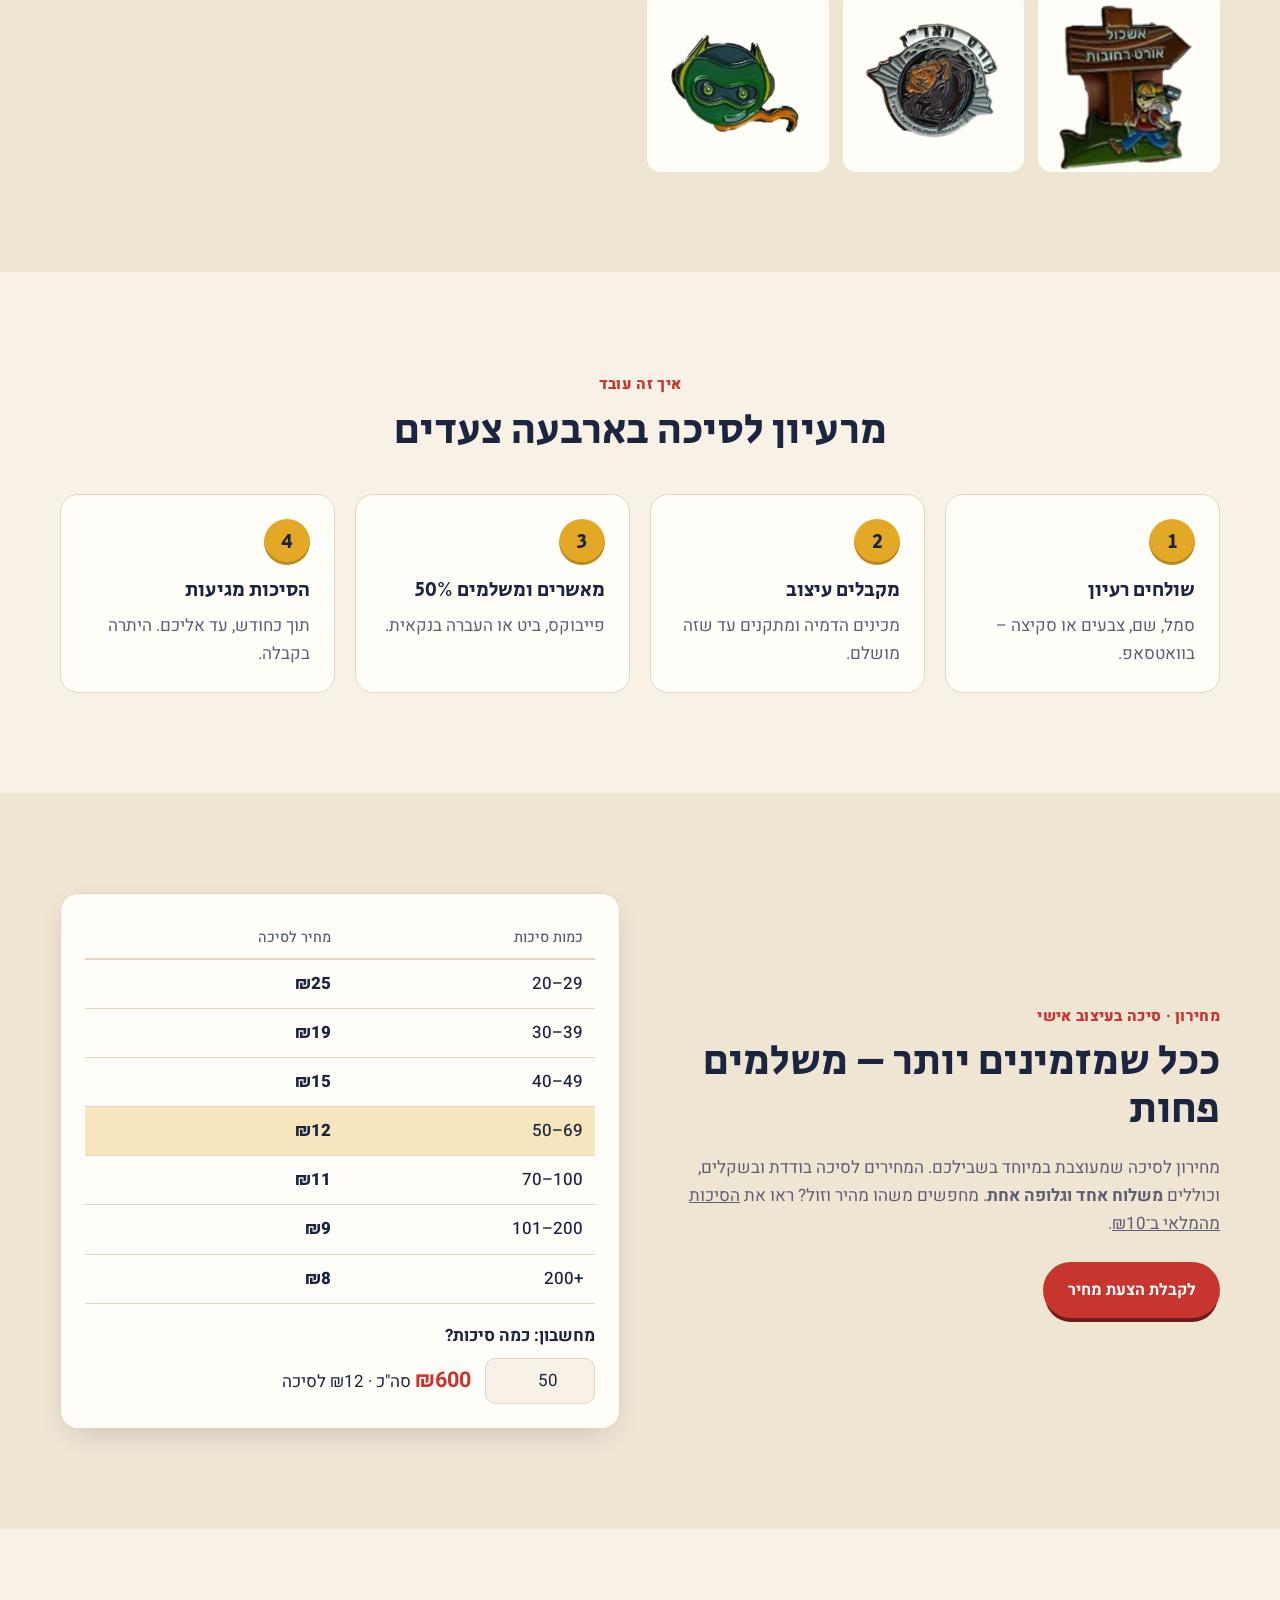
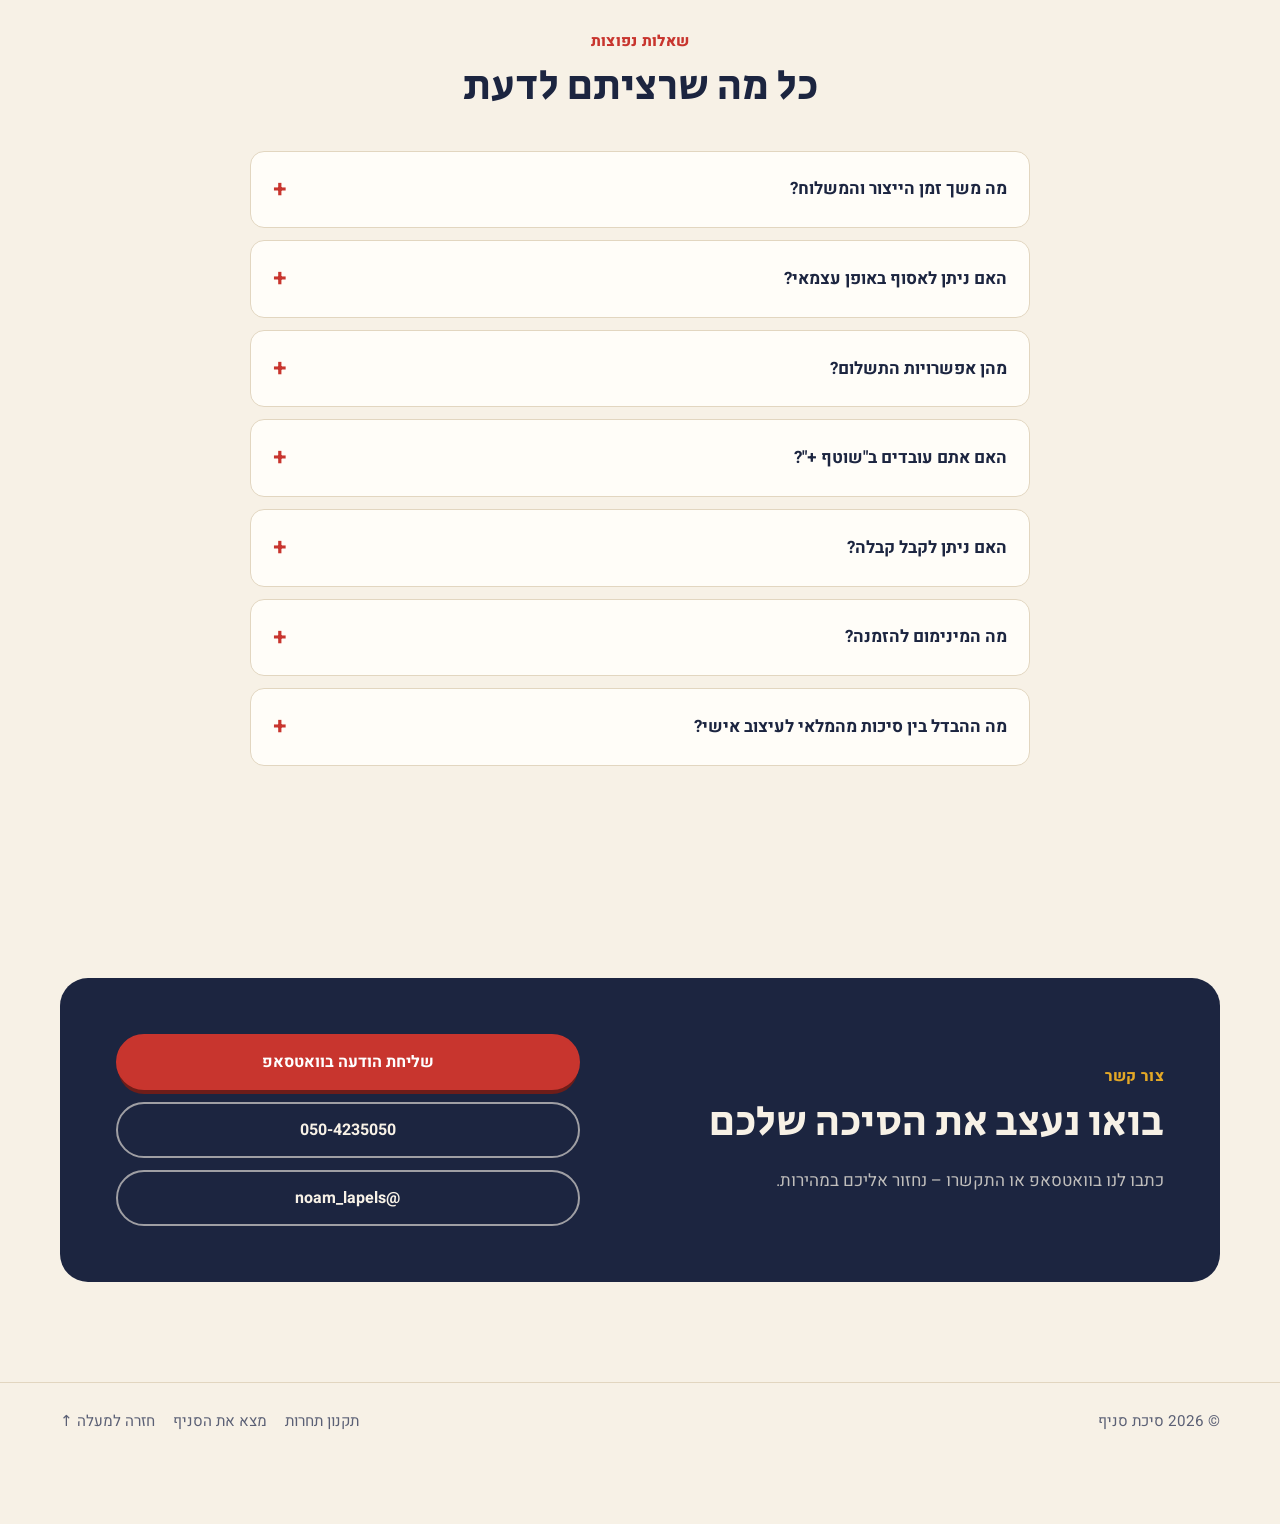
==== commit 810e89ae: "Clarify stock clearance price vs custom-design price list Ready-made pins (~500 units in stock) are " ====
--- a/index.html
+++ b/index.html
@@ -54,7 +54,7 @@
         <ul class="badges">
           <li><strong>גלופה</strong> כלולה במחיר</li>
           <li><strong>משלוח</strong> כלול במחיר</li>
-          <li><strong>קבלה</strong> על כל הזמנה</li>
+          <li><strong>₪10</strong> לסיכה מהמלאי</li>
         </ul>
       </div>
       <div class="hero-art">
@@ -85,9 +85,9 @@
   <section class="section" id="shop">
     <div class="container">
       <div class="section-head">
-        <p class="eyebrow">מוכנות להזמנה</p>
-        <h2>סיכות</h2>
-        <p class="sub">בחרו סיכה, כמות – ושלחו לנו הזמנה בוואטסאפ. מינימום 40 סיכות להזמנה.</p>
+        <p class="eyebrow">מבצע מלאי · כמות מוגבלת</p>
+        <h2>סיכות מהמלאי – רק ₪10 לסיכה</h2>
+        <p class="sub">סיכות מוכנות שכבר יוצרו ומחכות לכם, במחיר מבצע של ₪10 לסיכה כולל משלוח. מינימום 40 סיכות להזמנה – בחרו סיכה וכמות ושלחו הזמנה בוואטסאפ.</p>
       </div>
       <div class="products" data-products></div>
     </div>
@@ -131,9 +131,9 @@
   <section class="section alt" id="pricing">
     <div class="container pricing-grid">
       <div>
-        <p class="eyebrow">מחירון</p>
+        <p class="eyebrow">מחירון · סיכה בעיצוב אישי</p>
         <h2>ככל שמזמינים יותר – משלמים פחות</h2>
-        <p class="sub">המחירים לסיכה בודדת ובשקלים, וכוללים <strong>משלוח אחד וגלופה אחת</strong>.</p>
+        <p class="sub">מחירון לסיכה שמעוצבת במיוחד בשבילכם. המחירים לסיכה בודדת ובשקלים, וכוללים <strong>משלוח אחד וגלופה אחת</strong>. מחפשים משהו מהיר וזול? ראו את <a href="#shop">הסיכות מהמלאי ב־₪10</a>.</p>
         <a class="btn" href="https://wa.me/972504235050?text=%D7%94%D7%99%D7%99%2C%20%D7%90%D7%A9%D7%9E%D7%97%20%D7%9C%D7%A7%D7%91%D7%9C%20%D7%94%D7%A6%D7%A2%D7%AA%20%D7%9E%D7%97%D7%99%D7%A8%20%D7%9C%D7%A1%D7%99%D7%9B%D7%95%D7%AA" target="_blank" rel="noopener">לקבלת הצעת מחיר</a>
       </div>
       <div class="calc card">
@@ -163,7 +163,8 @@
         <details><summary>מהן אפשרויות התשלום?</summary><p>ניתן לשלם בפייבוקס, ביט או העברה בנקאית. חלוקת התשלום: 50% בעת ההזמנה ו־50% בעת קבלת הסיכות.</p></details>
         <details><summary>האם אתם עובדים ב"שוטף +"?</summary><p>כן.</p></details>
         <details><summary>האם ניתן לקבל קבלה?</summary><p>בוודאי.</p></details>
-        <details><summary>מה המינימום להזמנה?</summary><p>מינימום 40 סיכות לסיכות המוכנות בחנות. להזמנות בעיצוב אישי – ראו את המחירון.</p></details>
+        <details><summary>מה המינימום להזמנה?</summary><p>בסיכות מהמלאי (₪10 לסיכה) – מינימום 40 סיכות. בסיכה בעיצוב אישי – החל מ־20 סיכות, לפי המחירון.</p></details>
+        <details><summary>מה ההבדל בין סיכות מהמלאי לעיצוב אישי?</summary><p>סיכות המלאי כבר יוצרו ומוכנות, ולכן נמכרות במחיר מבצע של ₪10 לסיכה כולל משלוח, עד גמר המלאי. סיכה בעיצוב אישי מעוצבת מאפס לפי הסמל והשם של הסניף שלכם, ומתומחרת לפי הכמות במחירון.</p></details>
       </div>
     </div>
   </section>
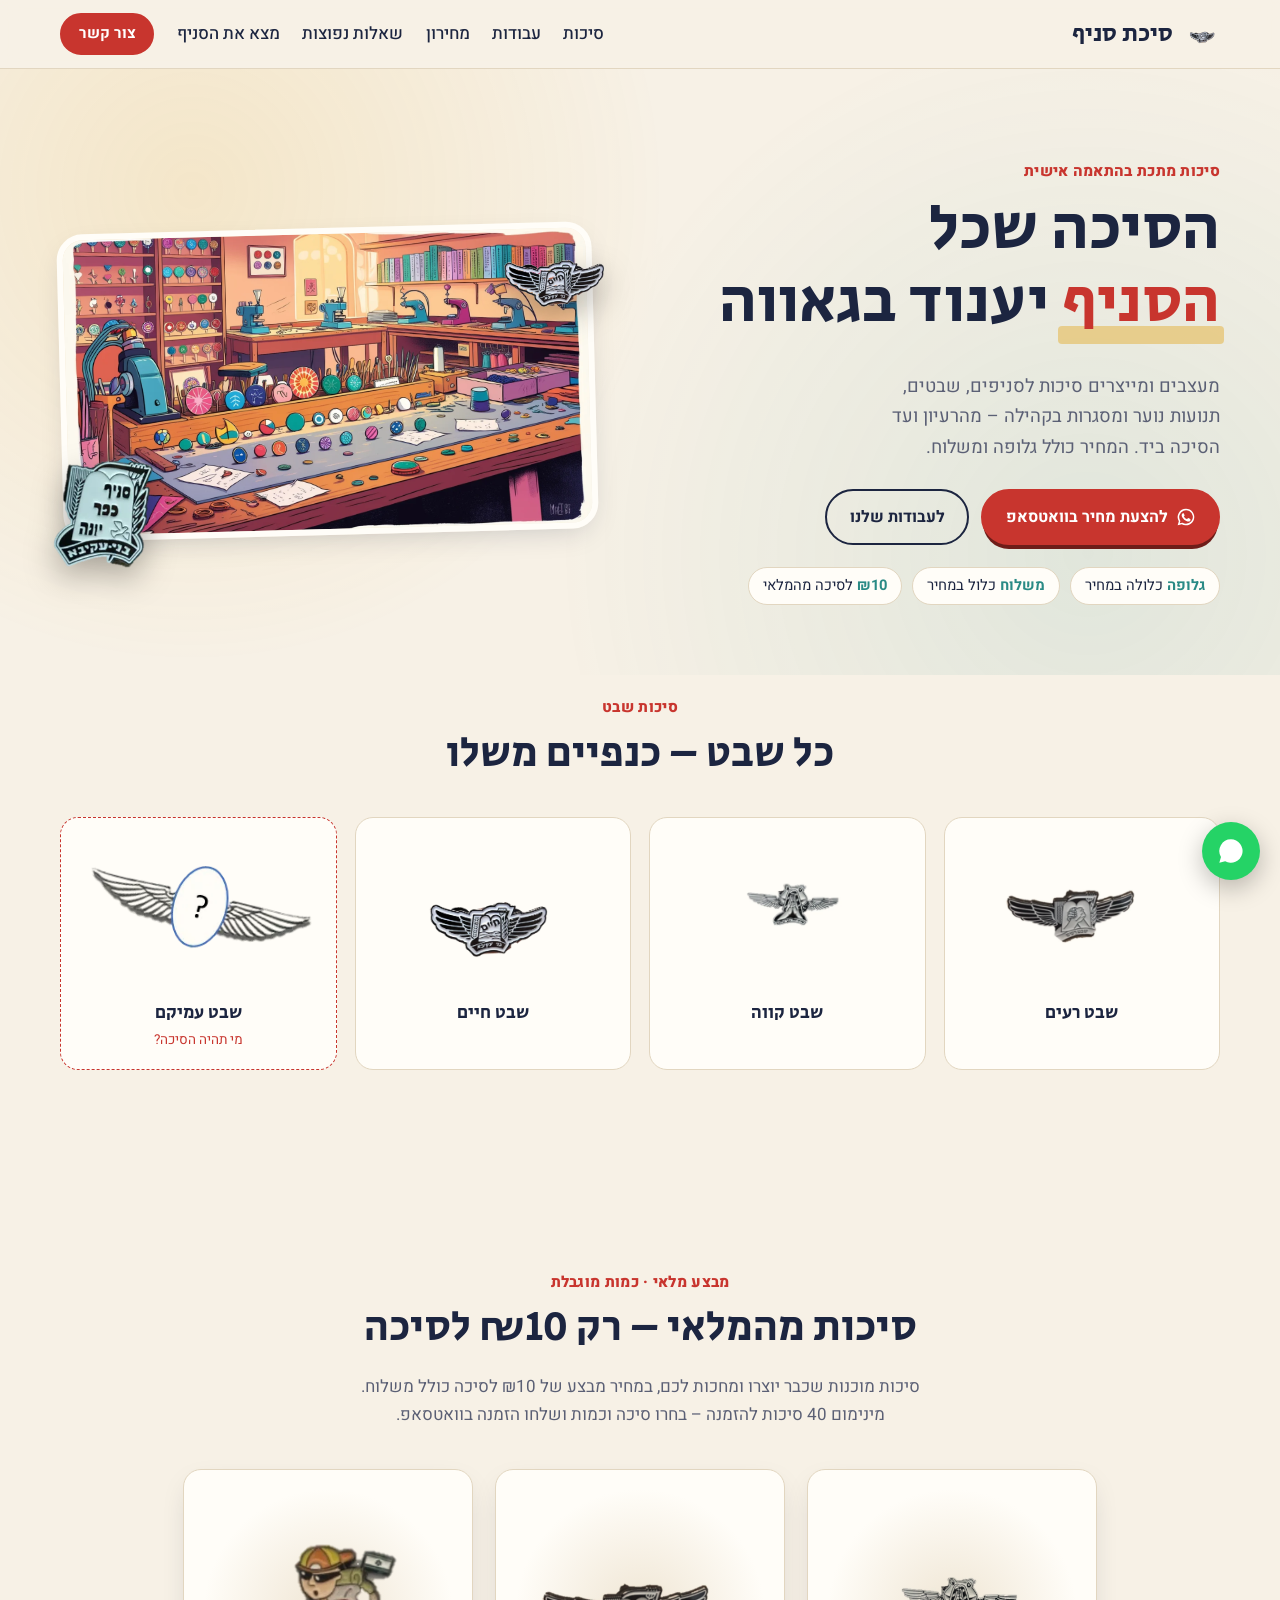
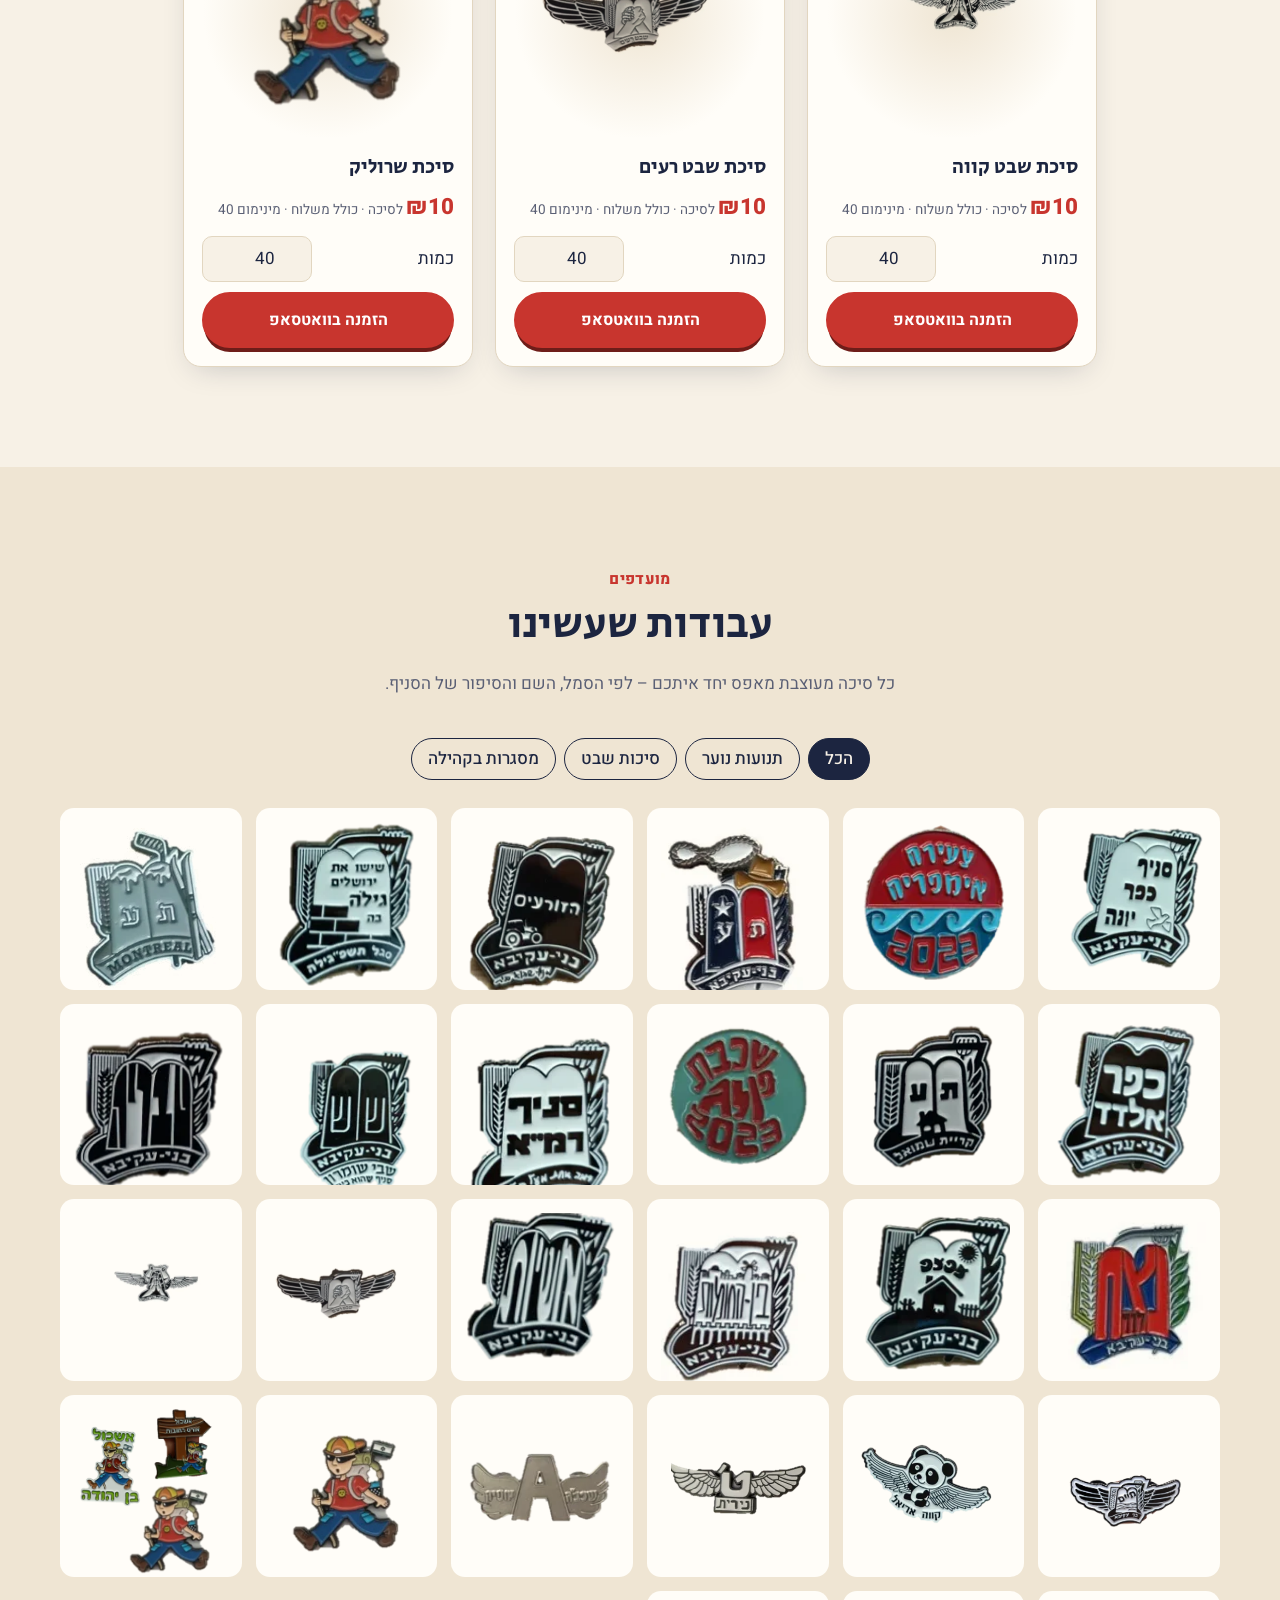
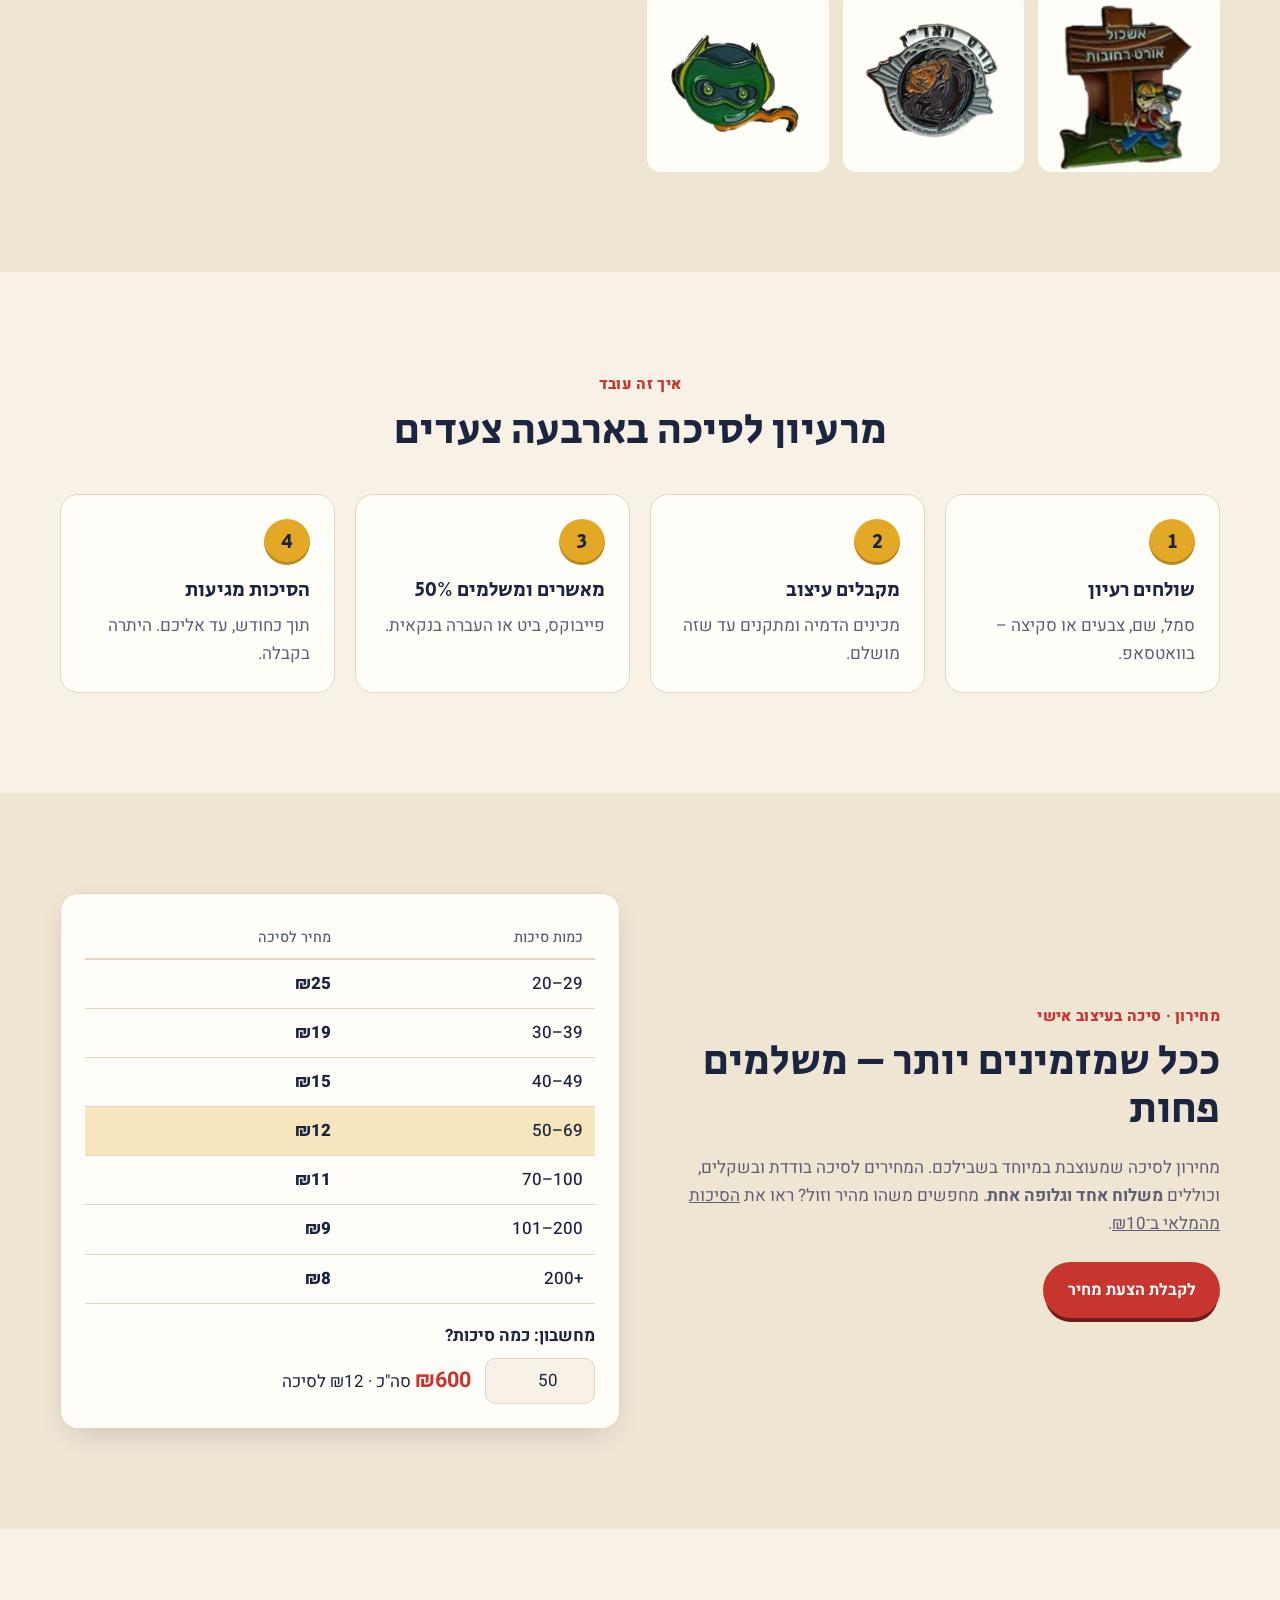
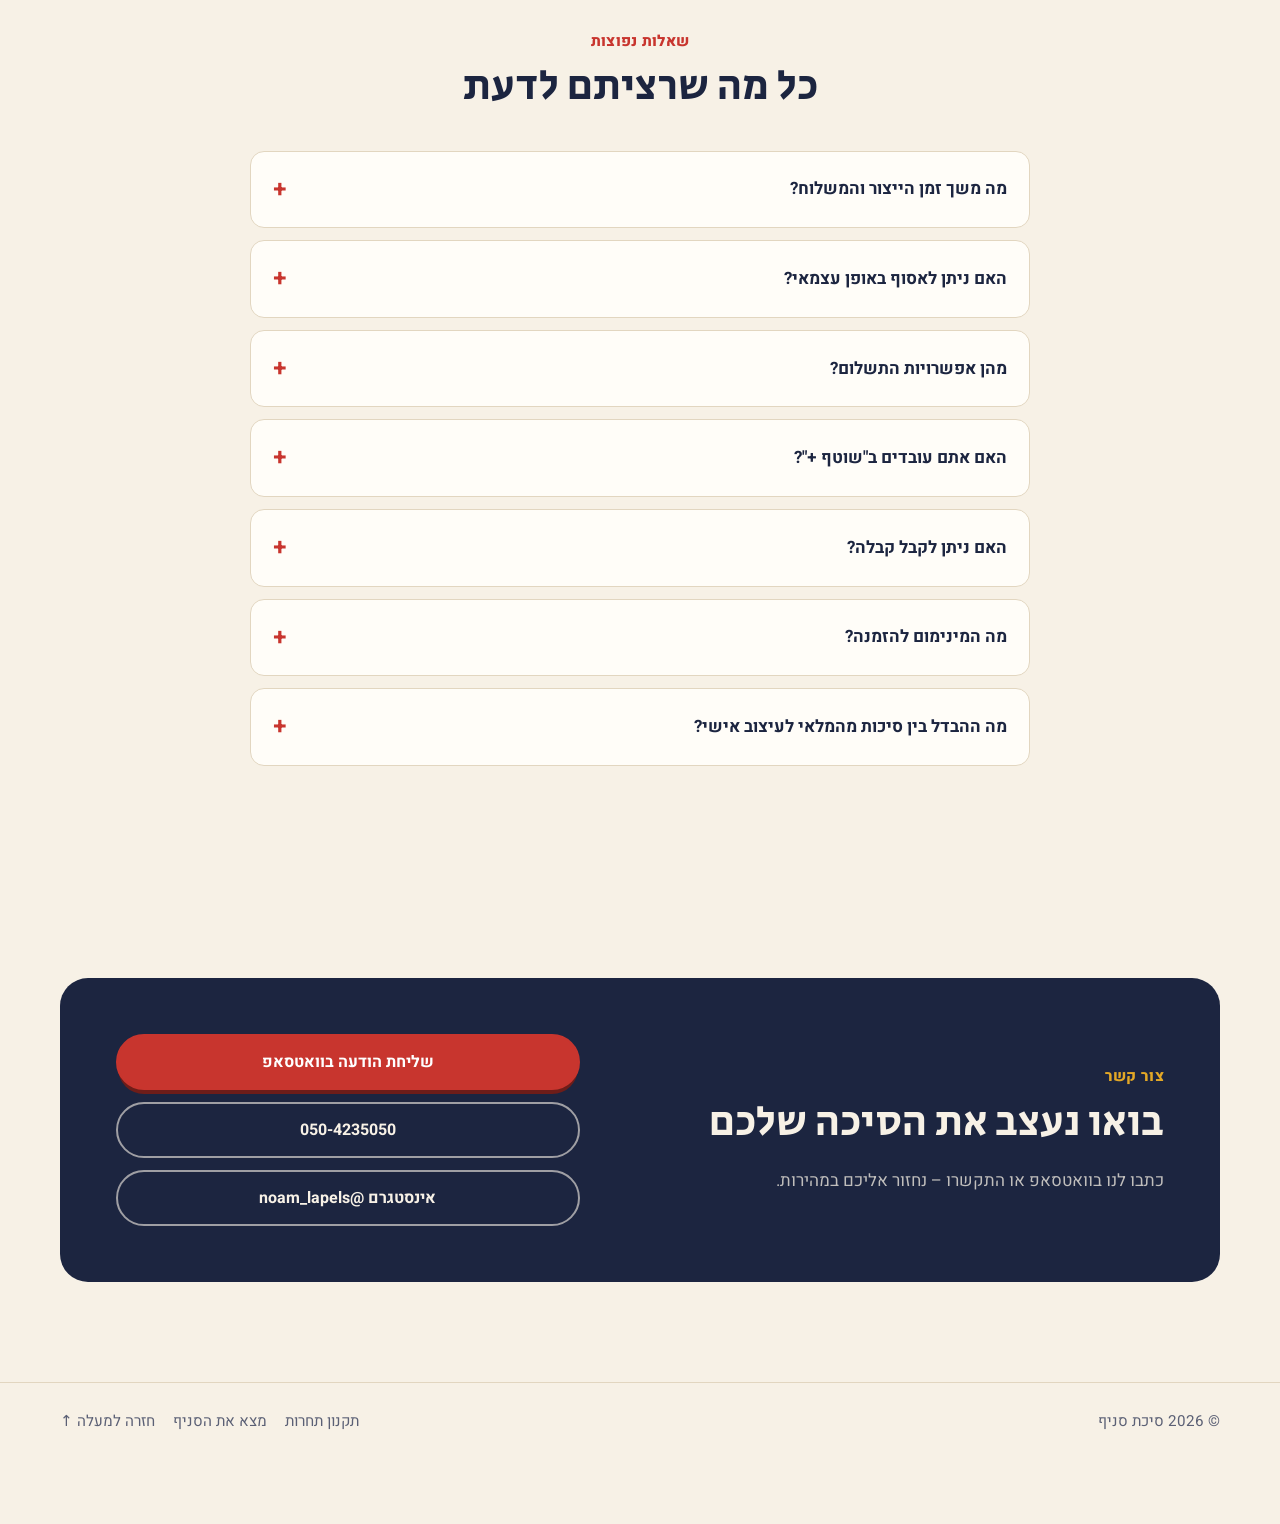
==== commit 19d46fb5: "Add Instagram/Facebook entry links with source tracking - /ig/ and /fb/ short links land on the stoc" ====
--- a/index.html
+++ b/index.html
@@ -180,7 +180,8 @@
       <div class="contact-actions">
         <a class="btn" href="https://wa.me/972504235050" target="_blank" rel="noopener">שליחת הודעה בוואטסאפ</a>
         <a class="btn btn-ghost" href="tel:+972504235050">050-4235050</a>
-        <a class="btn btn-ghost" href="https://www.instagram.com/noam_lapels/" target="_blank" rel="noopener">@noam_lapels</a>
+        <a class="btn btn-ghost" data-social="instagram" href="https://www.instagram.com/noam_lapels/" target="_blank" rel="noopener">אינסטגרם @noam_lapels</a>
+        <a class="btn btn-ghost" data-social="facebook" href="#" target="_blank" rel="noopener">פייסבוק</a>
       </div>
     </div>
   </section>
--- a/assets/css/style.css
+++ b/assets/css/style.css
@@ -244,3 +244,8 @@
 .tribe-row img, .product-img img, .g-item img, .front img { mix-blend-mode: multiply; }
 @media (prefers-color-scheme: dark) { :root:not([data-theme="light"]) :is(.tribe-row img, .product-img img, .g-item img, .front img) { mix-blend-mode: normal; border-radius: 10px; } }
 :root[data-theme="dark"] :is(.tribe-row img, .product-img img, .g-item img, .front img) { mix-blend-mode: normal; border-radius: 10px; }
+
+/* Deep-linked product (e.g. from an Instagram story) */
+.product.spotlight { outline: 3px solid var(--gold); outline-offset: 4px; animation: pulse 1.6s ease-out 2; }
+@keyframes pulse { 0% { box-shadow: 0 0 0 0 color-mix(in srgb, var(--gold) 60%, transparent); } 100% { box-shadow: 0 0 0 18px transparent; } }
+@media (prefers-reduced-motion: reduce) { .product.spotlight { animation: none; } }
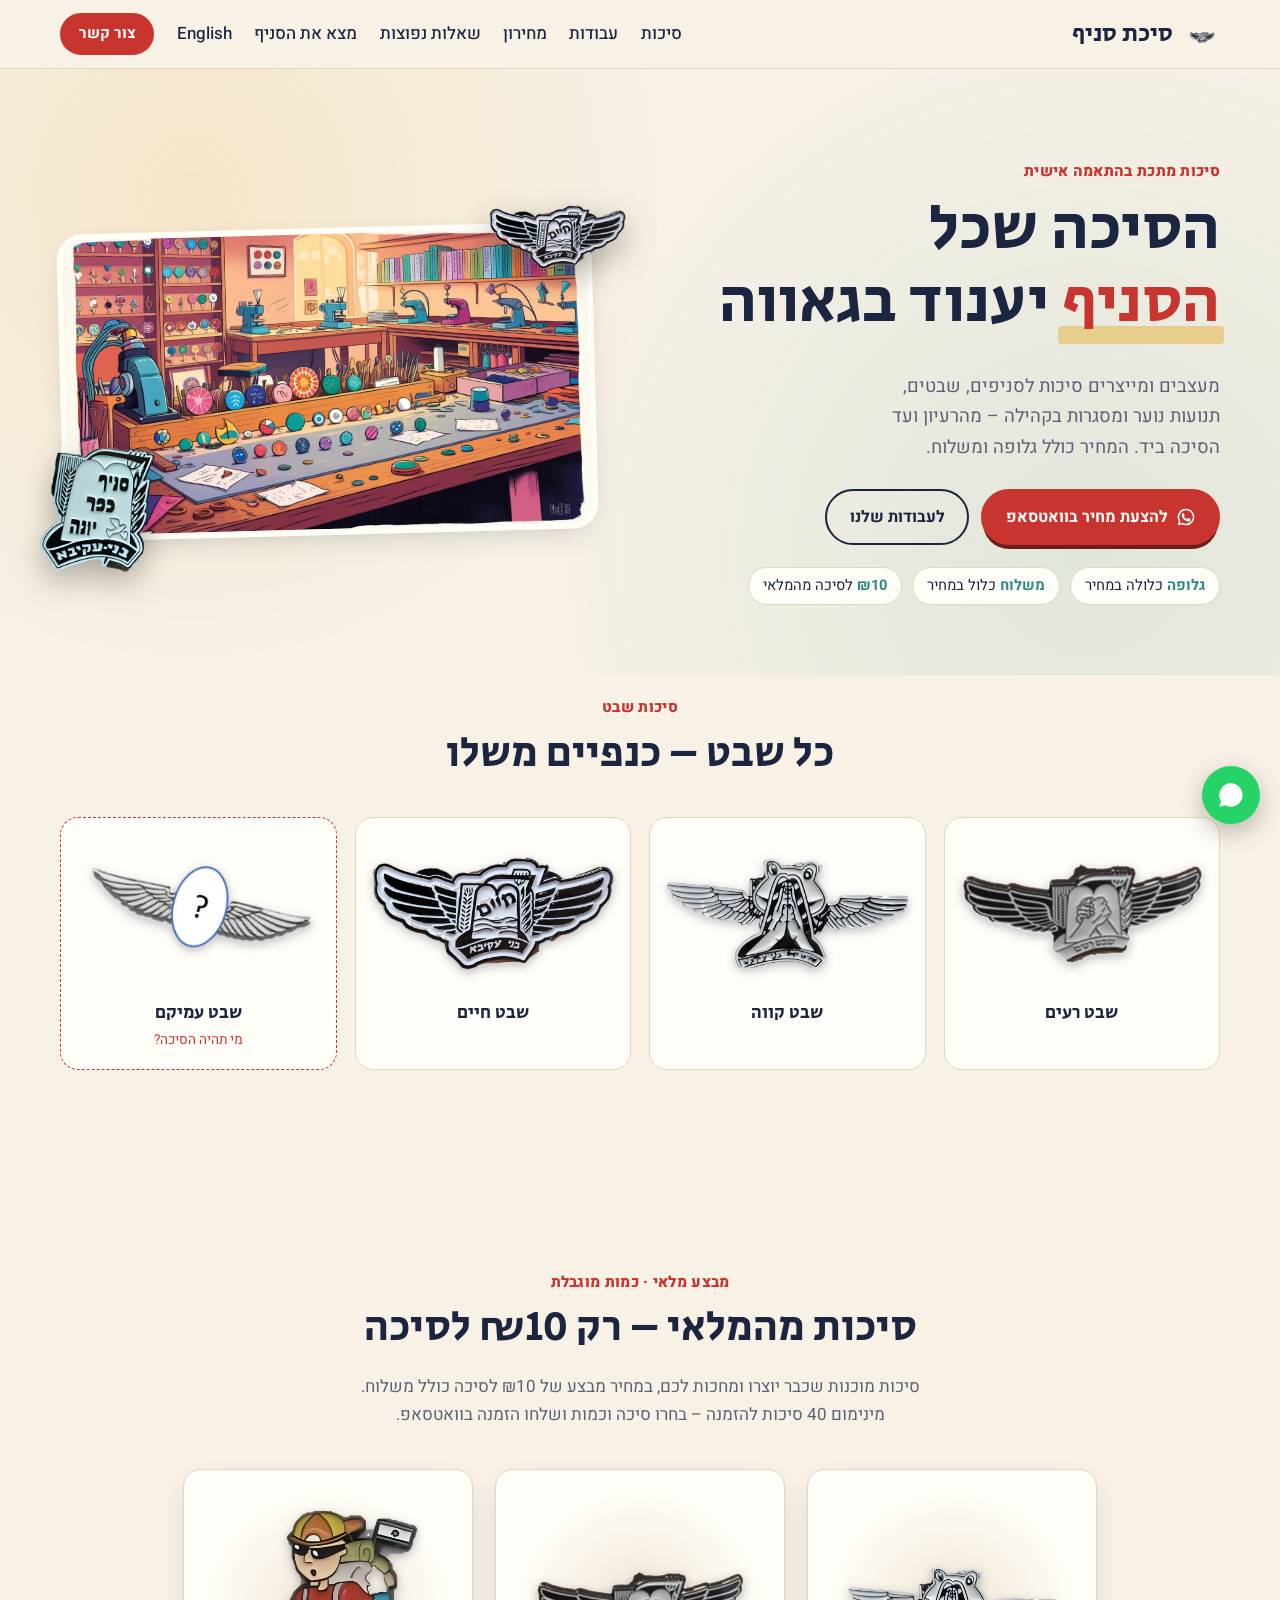
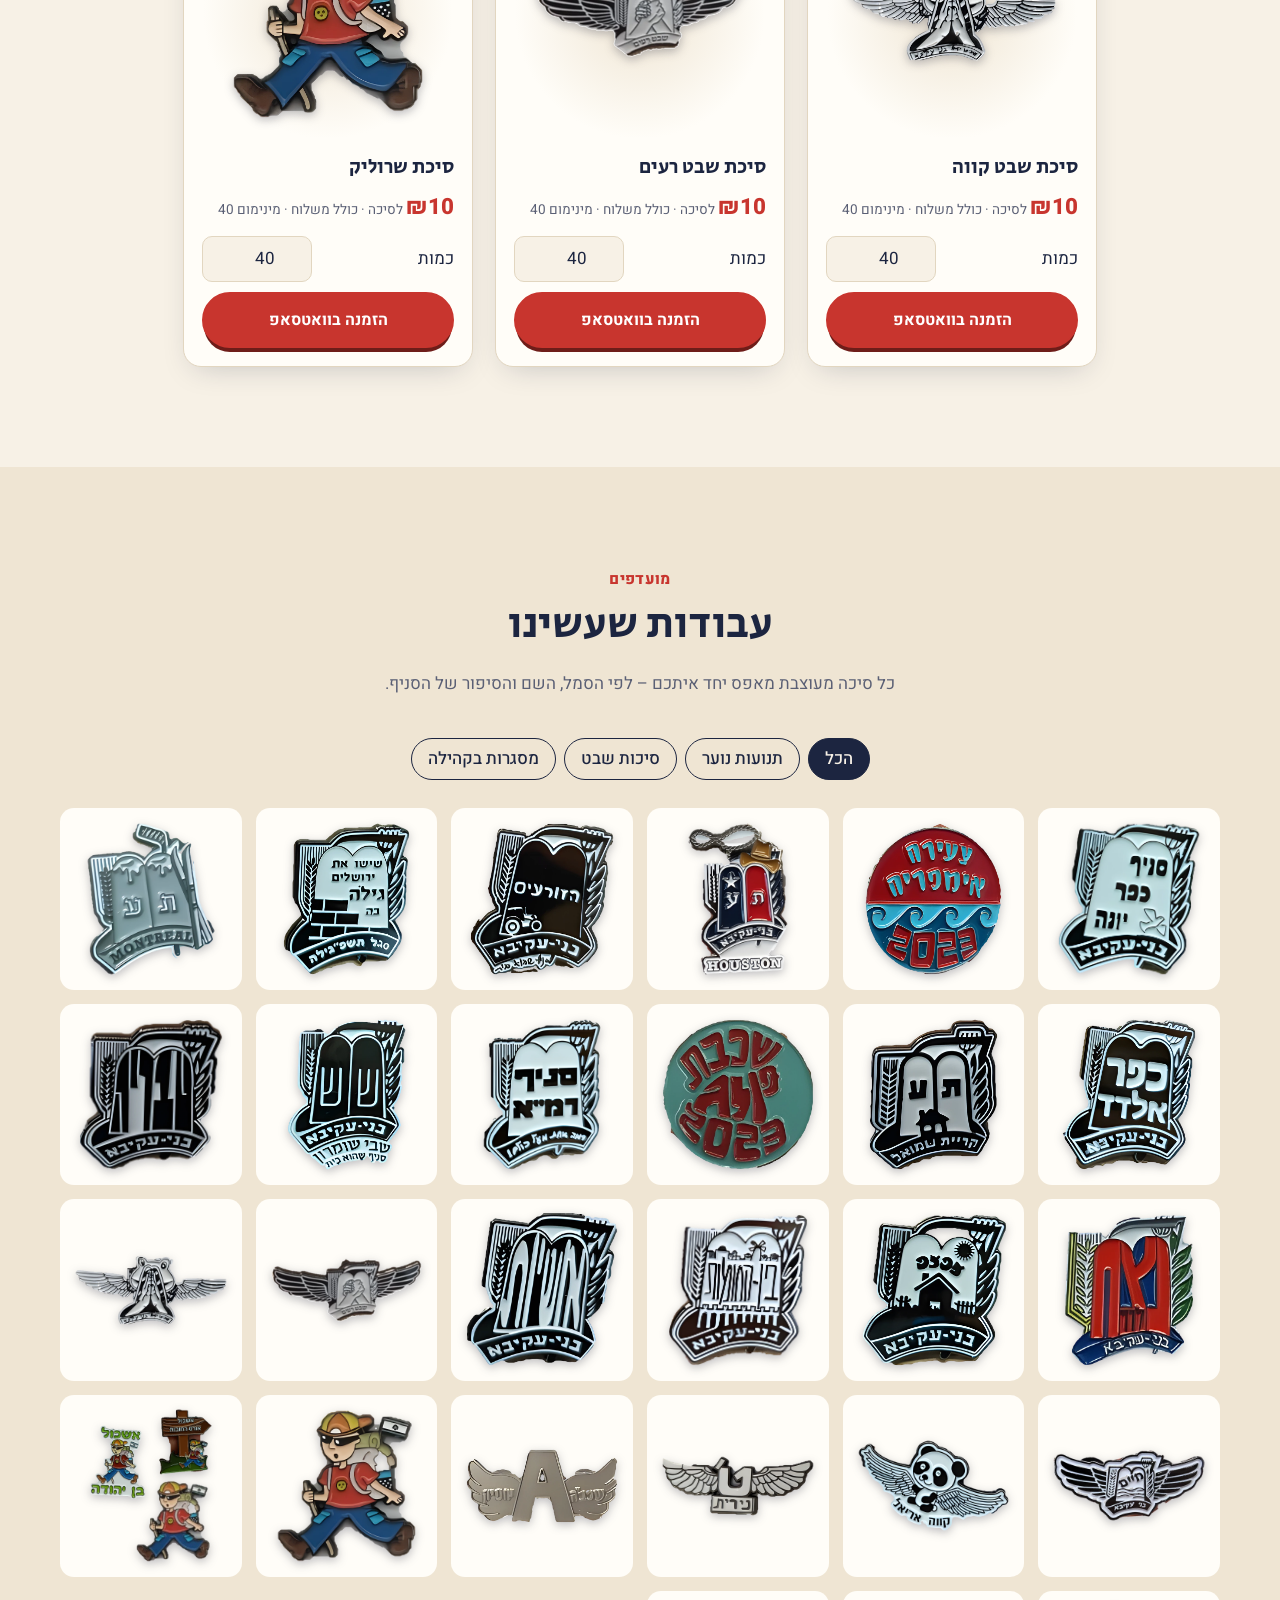
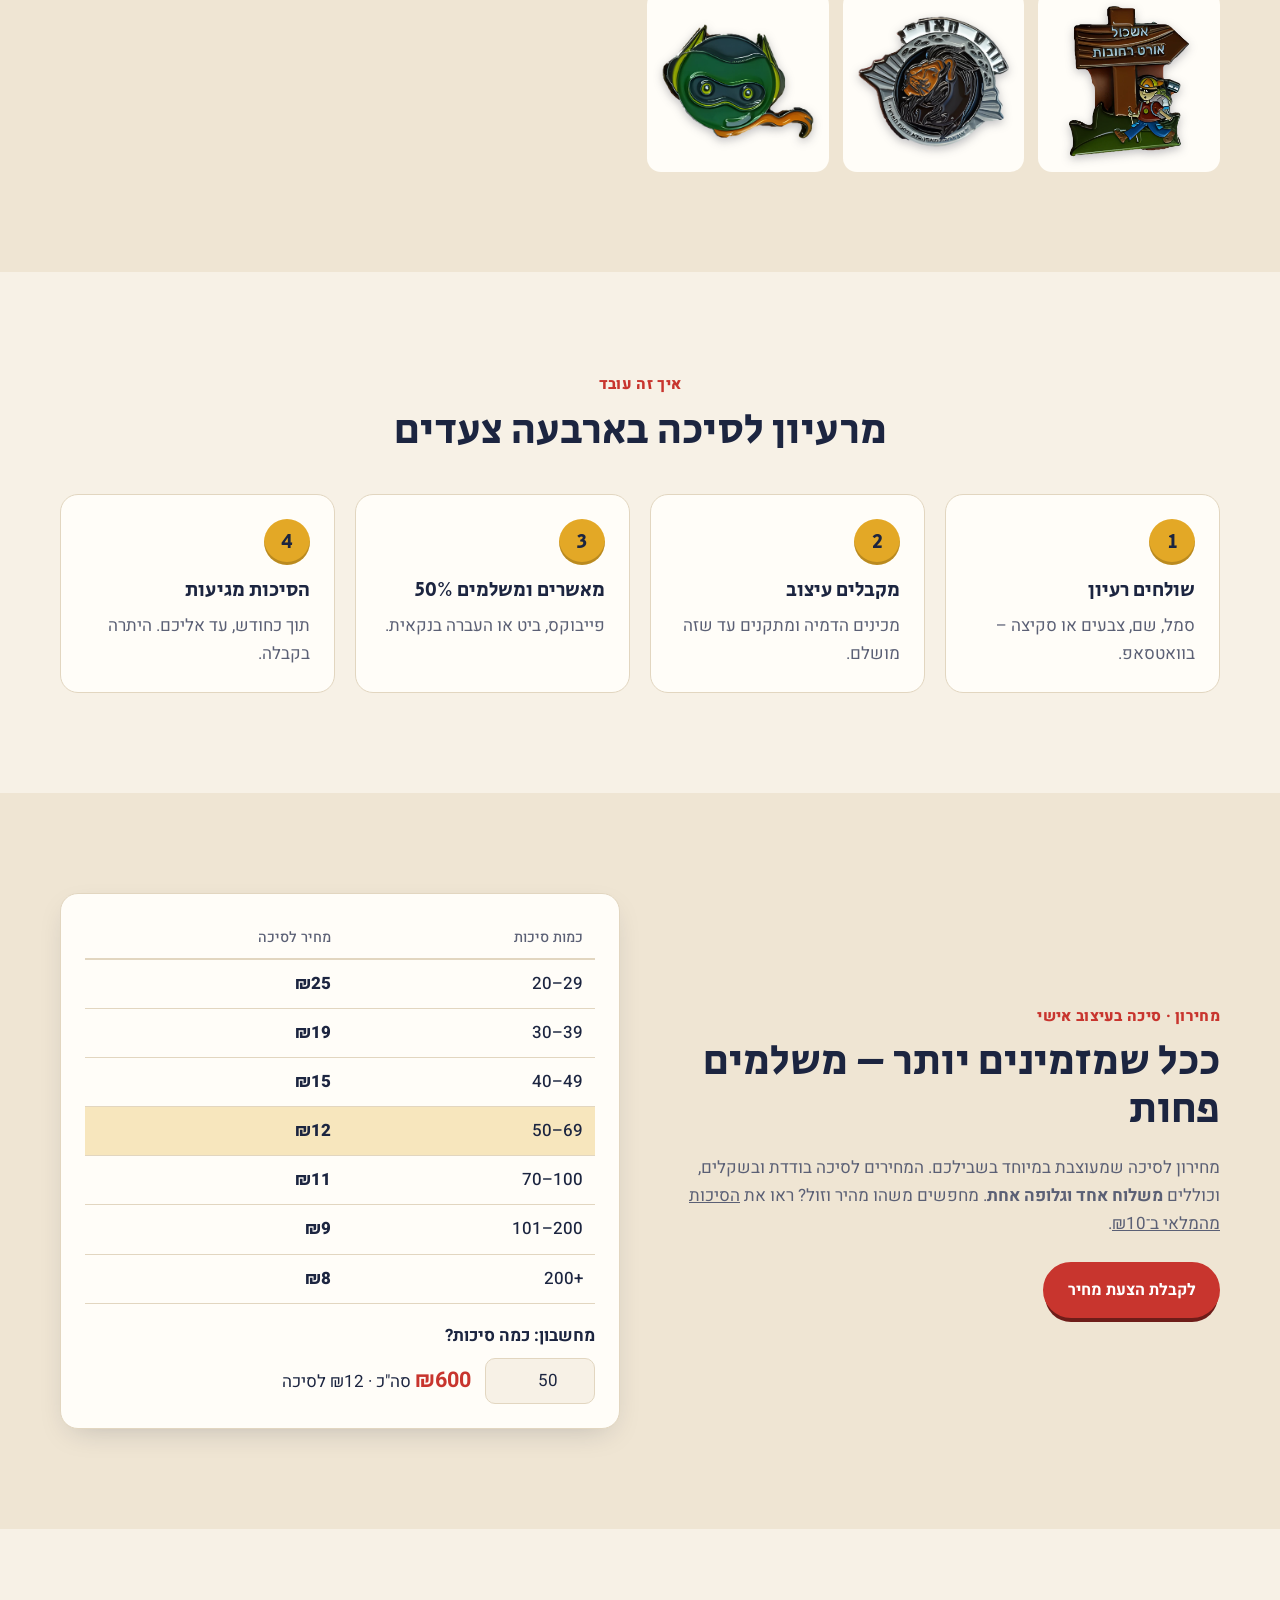
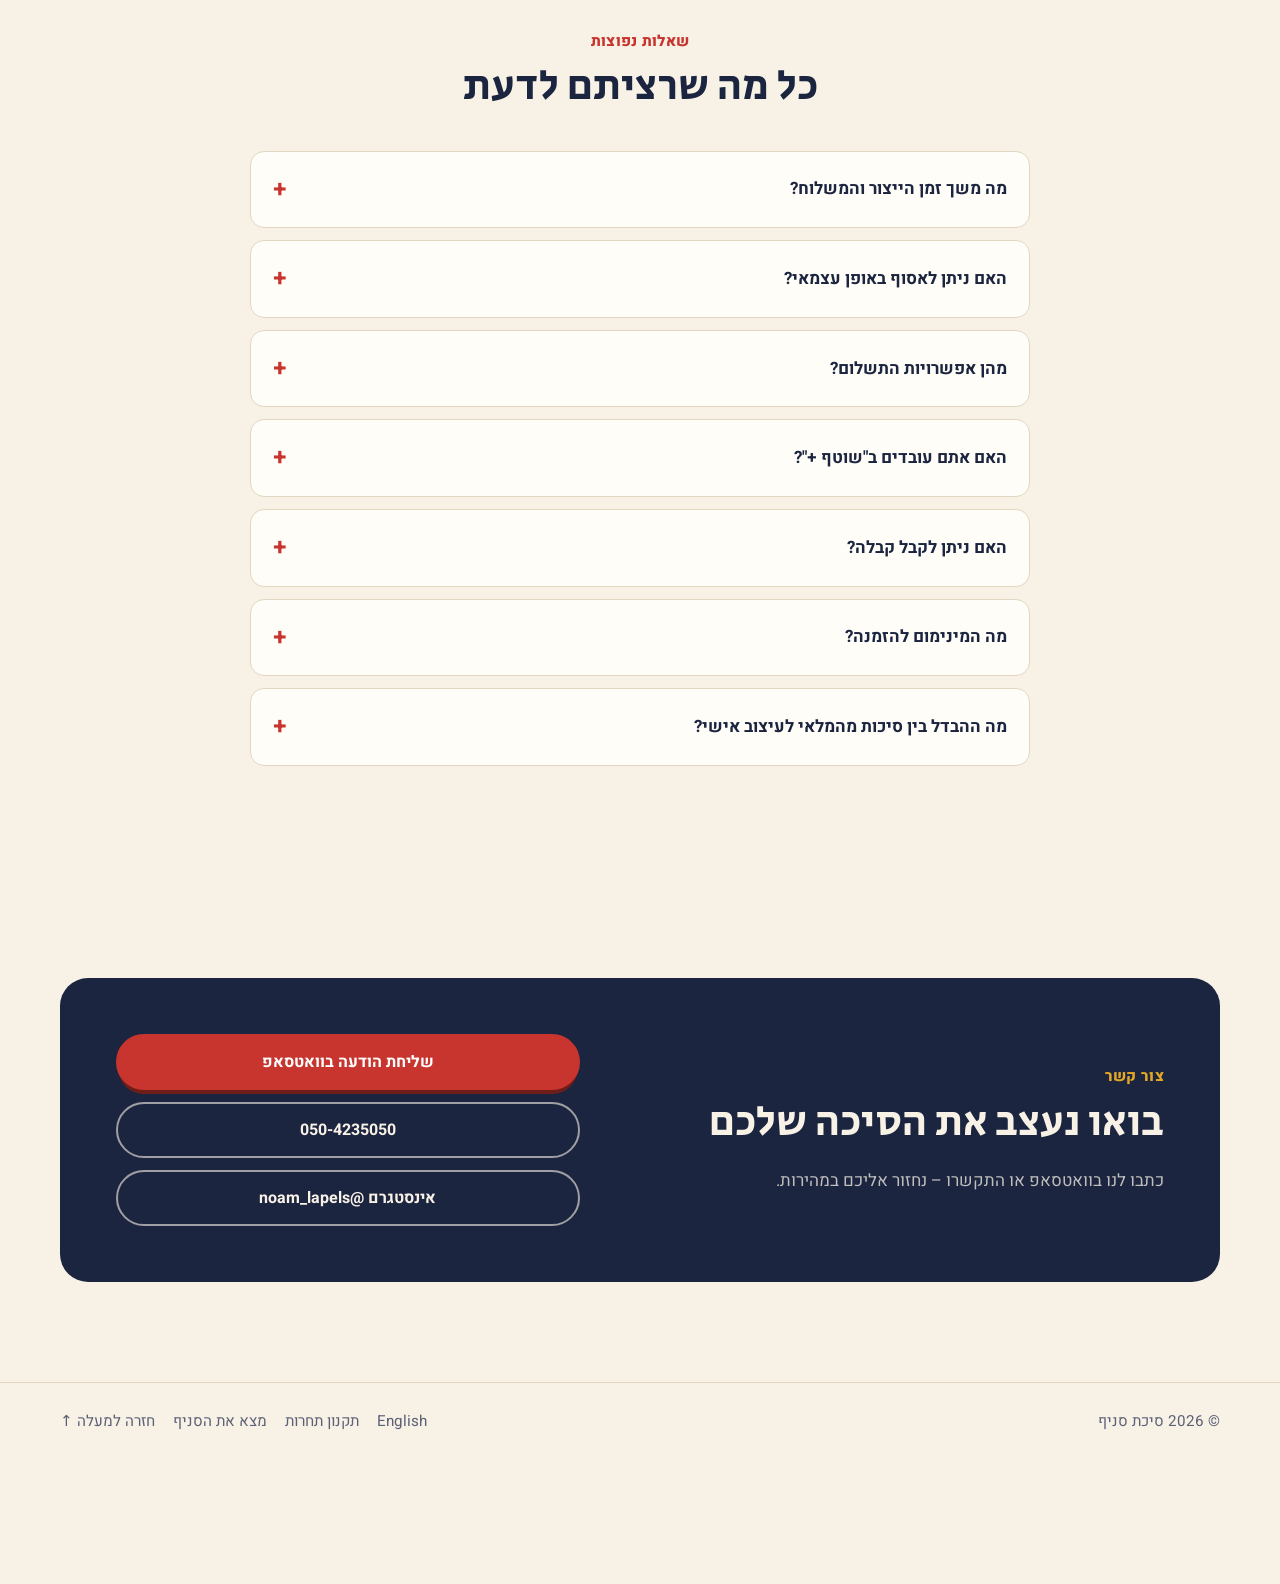
==== commit 5a7587c4: "Add English site for customers abroad at /en/ New /en/ home page with USD pricing, PayPal payment, w" ====
--- a/index.html
+++ b/index.html
@@ -5,6 +5,9 @@
 <meta name="viewport" content="width=device-width, initial-scale=1">
 <title>סיכת סניף | סיכות מעוצבות לסניפים, שבטים ותנועות נוער</title>
 <meta name="description" content="סיכת סניף – עיצוב וייצור סיכות מתכת בהתאמה אישית לסניפים, שבטים, תנועות נוער ומסגרות בקהילה. מחירים כוללים משלוח וגלופה.">
+<link rel="alternate" hreflang="he" href="https://www.advachievement.com/">
+<link rel="alternate" hreflang="en" href="https://www.advachievement.com/en/">
+<link rel="alternate" hreflang="x-default" href="https://www.advachievement.com/en/">
 <meta property="og:title" content="סיכת סניף – סיכות בהתאמה אישית">
 <meta property="og:description" content="סיכות מתכת מעוצבות לסניפים, שבטים ותנועות נוער. המחיר כולל משלוח וגלופה.">
 <meta property="og:image" content="https://www.advachievement.com/assets/img/og.jpg">
@@ -31,6 +34,7 @@
       <a href="/#pricing">מחירון</a>
       <a href="/#faq">שאלות נפוצות</a>
       <a href="/game/">מצא את הסניף</a>
+      <a href="/en/" lang="en" hreflang="en">English</a>
       <a href="/#contact" class="btn btn-sm">צור קשר</a>
     </nav>
   </div>
@@ -190,7 +194,7 @@
 <footer class="site-footer">
   <div class="container foot">
     <span>© <span data-year>2026</span> סיכת סניף</span>
-    <nav><a href="/takanon/">תקנון תחרות</a><a href="/game/">מצא את הסניף</a><a href="#top">חזרה למעלה ↑</a></nav>
+    <nav><a href="/en/" lang="en" hreflang="en">English</a><a href="/takanon/">תקנון תחרות</a><a href="/game/">מצא את הסניף</a><a href="#top">חזרה למעלה ↑</a></nav>
   </div>
 </footer>
 
--- a/assets/css/style.css
+++ b/assets/css/style.css
@@ -139,8 +139,8 @@
 .product .btn { margin-top: auto; }
 .product { padding: 18px; display: flex; flex-direction: column; gap: 10px; }
 .product-img { background: radial-gradient(circle, var(--bg-alt), var(--surface) 70%); border-radius: 12px; aspect-ratio: 1; display: grid; place-items: center; padding: 20px; }
-.product-img { overflow: hidden; }
-.product-img img { width: 100%; height: 100%; object-fit: contain; transition: transform .3s; }
+.product-img { overflow: hidden; position: relative; }
+.product-img img { position: absolute; inset: 20px; width: calc(100% - 40px); height: calc(100% - 40px); object-fit: contain; transition: transform .3s; }
 .product:hover .product-img img { transform: scale(1.06) rotate(-3deg); }
 .product h3 { margin: 6px 0 0; }
 .price { margin: 0; font-weight: 800; font-size: 1.4rem; color: var(--brand); }
@@ -158,8 +158,8 @@
 .gallery { display: grid; grid-template-columns: repeat(auto-fill, minmax(170px, 1fr)); gap: 14px; }
 .g-item { border: 0; padding: 14px; background: var(--surface); border-radius: 14px; aspect-ratio: 1; display: grid; place-items: center; cursor: zoom-in; transition: transform .2s, box-shadow .2s; }
 .g-item:hover { transform: translateY(-4px); box-shadow: var(--shadow); }
-.g-item { overflow: hidden; min-width: 0; }
-.g-item img { width: 100%; height: 100%; object-fit: contain; }
+.g-item { overflow: hidden; min-width: 0; position: relative; }
+.g-item img { position: absolute; inset: 14px; width: calc(100% - 28px); height: calc(100% - 28px); object-fit: contain; }
 .g-item[hidden] { display: none; }
 @media (max-width: 480px) { .gallery { grid-template-columns: repeat(2, 1fr); } }
 
@@ -211,13 +211,13 @@
 @media (max-width: 760px) { .contact-card { grid-template-columns: 1fr; } }
 
 /* Footer */
-.site-footer { border-top: 1px solid var(--line); padding: 26px 0 90px; color: var(--muted); font-size: .95rem; }
+.site-footer { border-top: 1px solid var(--line); padding: 26px 0 150px; color: var(--muted); font-size: .95rem; }
 .foot { display: flex; flex-wrap: wrap; justify-content: space-between; gap: 12px; }
 .foot nav { display: flex; gap: 18px; flex-wrap: wrap; }
 .foot a { text-decoration: none; } .foot a:hover { color: var(--brand); }
 
 .wa-float {
-  position: fixed; bottom: 20px; inset-inline-start: 20px; z-index: 60; width: 58px; height: 58px; border-radius: 50%;
+  position: fixed; bottom: 76px; inset-inline-start: 20px; z-index: 60; /* clears the 64px Netlify free-plan badge in the bottom-right corner */ width: 58px; height: 58px; border-radius: 50%;
   background: #25d366; color: #fff; display: grid; place-items: center; box-shadow: 0 8px 24px rgba(0,0,0,.25); transition: transform .2s;
 }
 .wa-float:hover { transform: scale(1.08); }
@@ -240,12 +240,16 @@
 .prose hr { border: 0; border-top: 1px solid var(--line); margin: 40px 0; }
 .prose [dir="ltr"] { text-align: left; }
 
-/* Blend white photo backgrounds into the cards (light theme) */
-.tribe-row img, .product-img img, .g-item img, .front img { mix-blend-mode: multiply; }
-@media (prefers-color-scheme: dark) { :root:not([data-theme="light"]) :is(.tribe-row img, .product-img img, .g-item img, .front img) { mix-blend-mode: normal; border-radius: 10px; } }
-:root[data-theme="dark"] :is(.tribe-row img, .product-img img, .g-item img, .front img) { mix-blend-mode: normal; border-radius: 10px; }
+/* Pin images are transparent cut-outs; a soft shadow lifts them off the cards */
+.tribe-row img, .product-img img, .g-item img, .front img { filter: drop-shadow(0 3px 5px rgba(20, 25, 45, .28)); }
 
 /* Deep-linked product (e.g. from an Instagram story) */
 .product.spotlight { outline: 3px solid var(--gold); outline-offset: 4px; animation: pulse 1.6s ease-out 2; }
 @keyframes pulse { 0% { box-shadow: 0 0 0 0 color-mix(in srgb, var(--gold) 60%, transparent); } 100% { box-shadow: 0 0 0 18px transparent; } }
 @media (prefers-reduced-motion: reduce) { .product.spotlight { animation: none; } }
+
+/* English site */
+.why { list-style: none; margin: 0; padding: 0; display: grid; grid-template-columns: repeat(auto-fit, minmax(250px, 1fr)); gap: 18px; }
+.why li { padding: 22px; }
+.why p { margin: 0; color: var(--muted); }
+[dir="ltr"] .wa-float { inset-inline: auto 20px; }
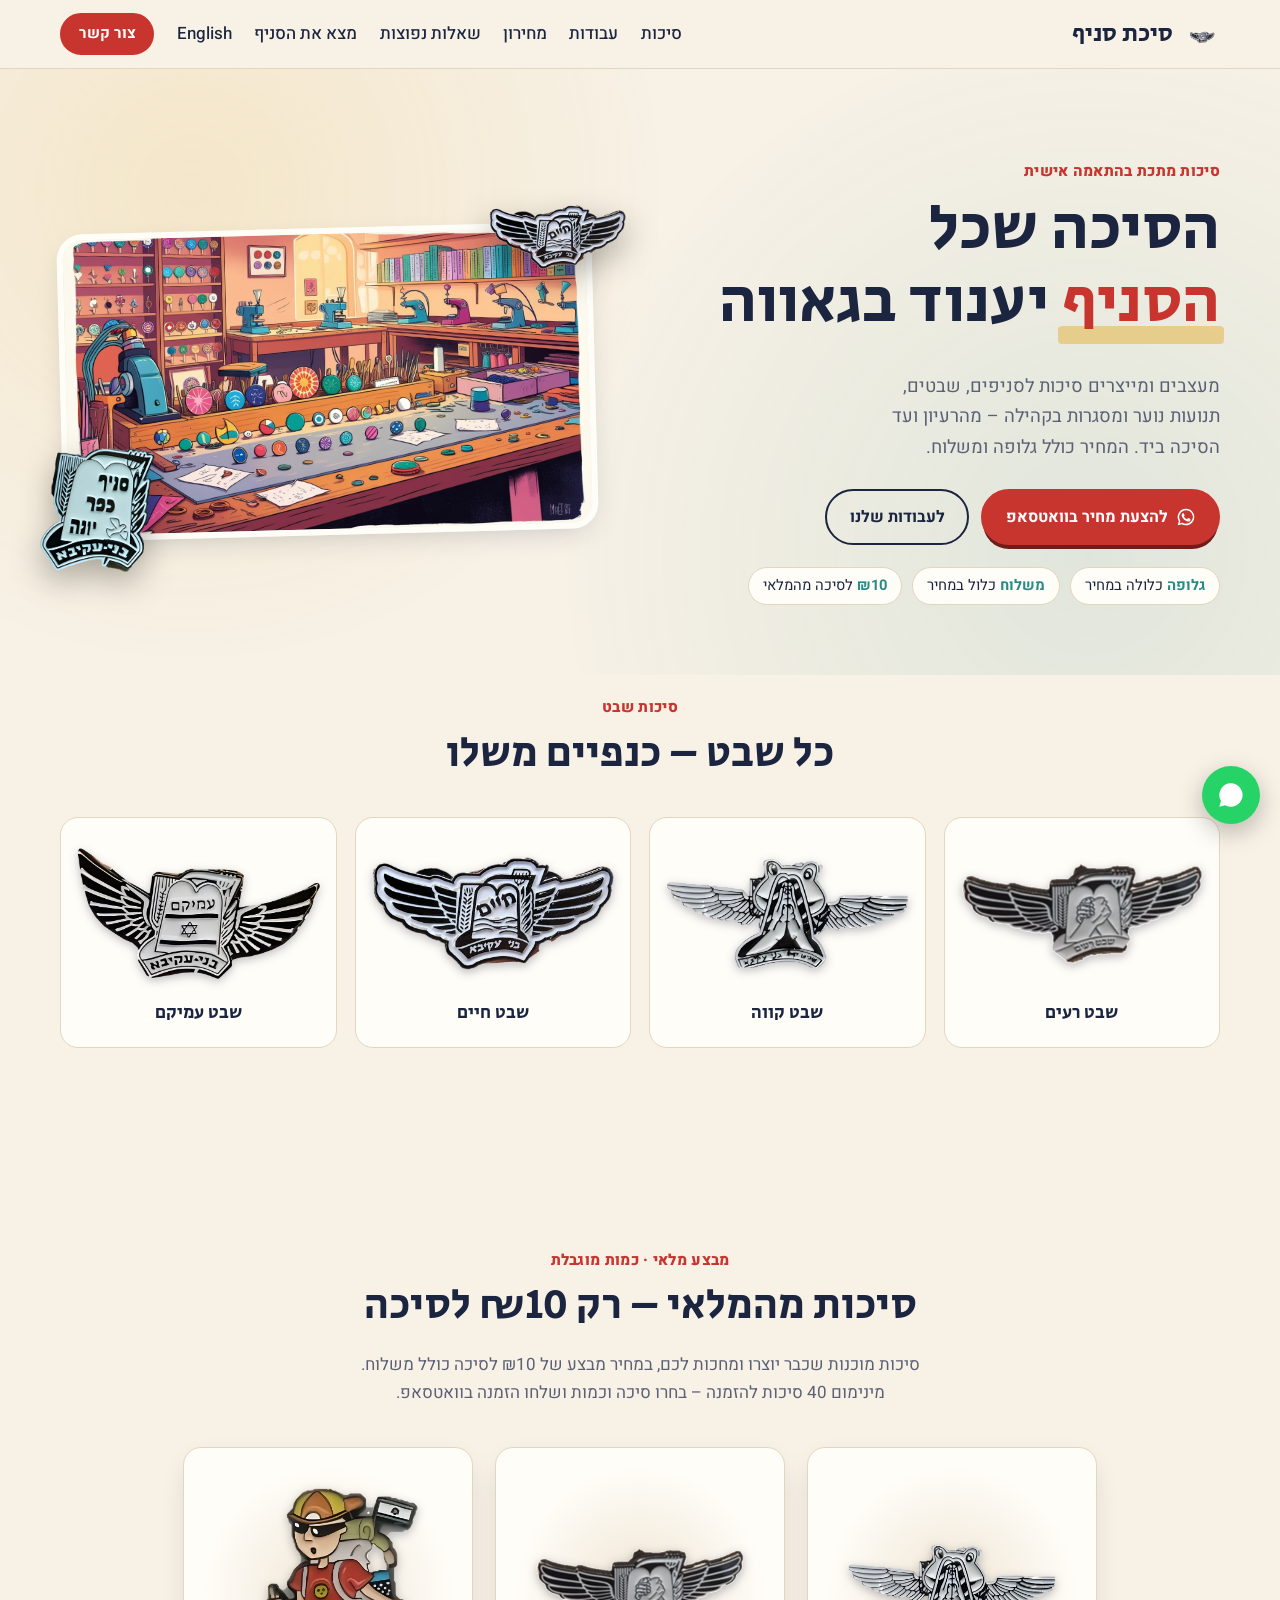
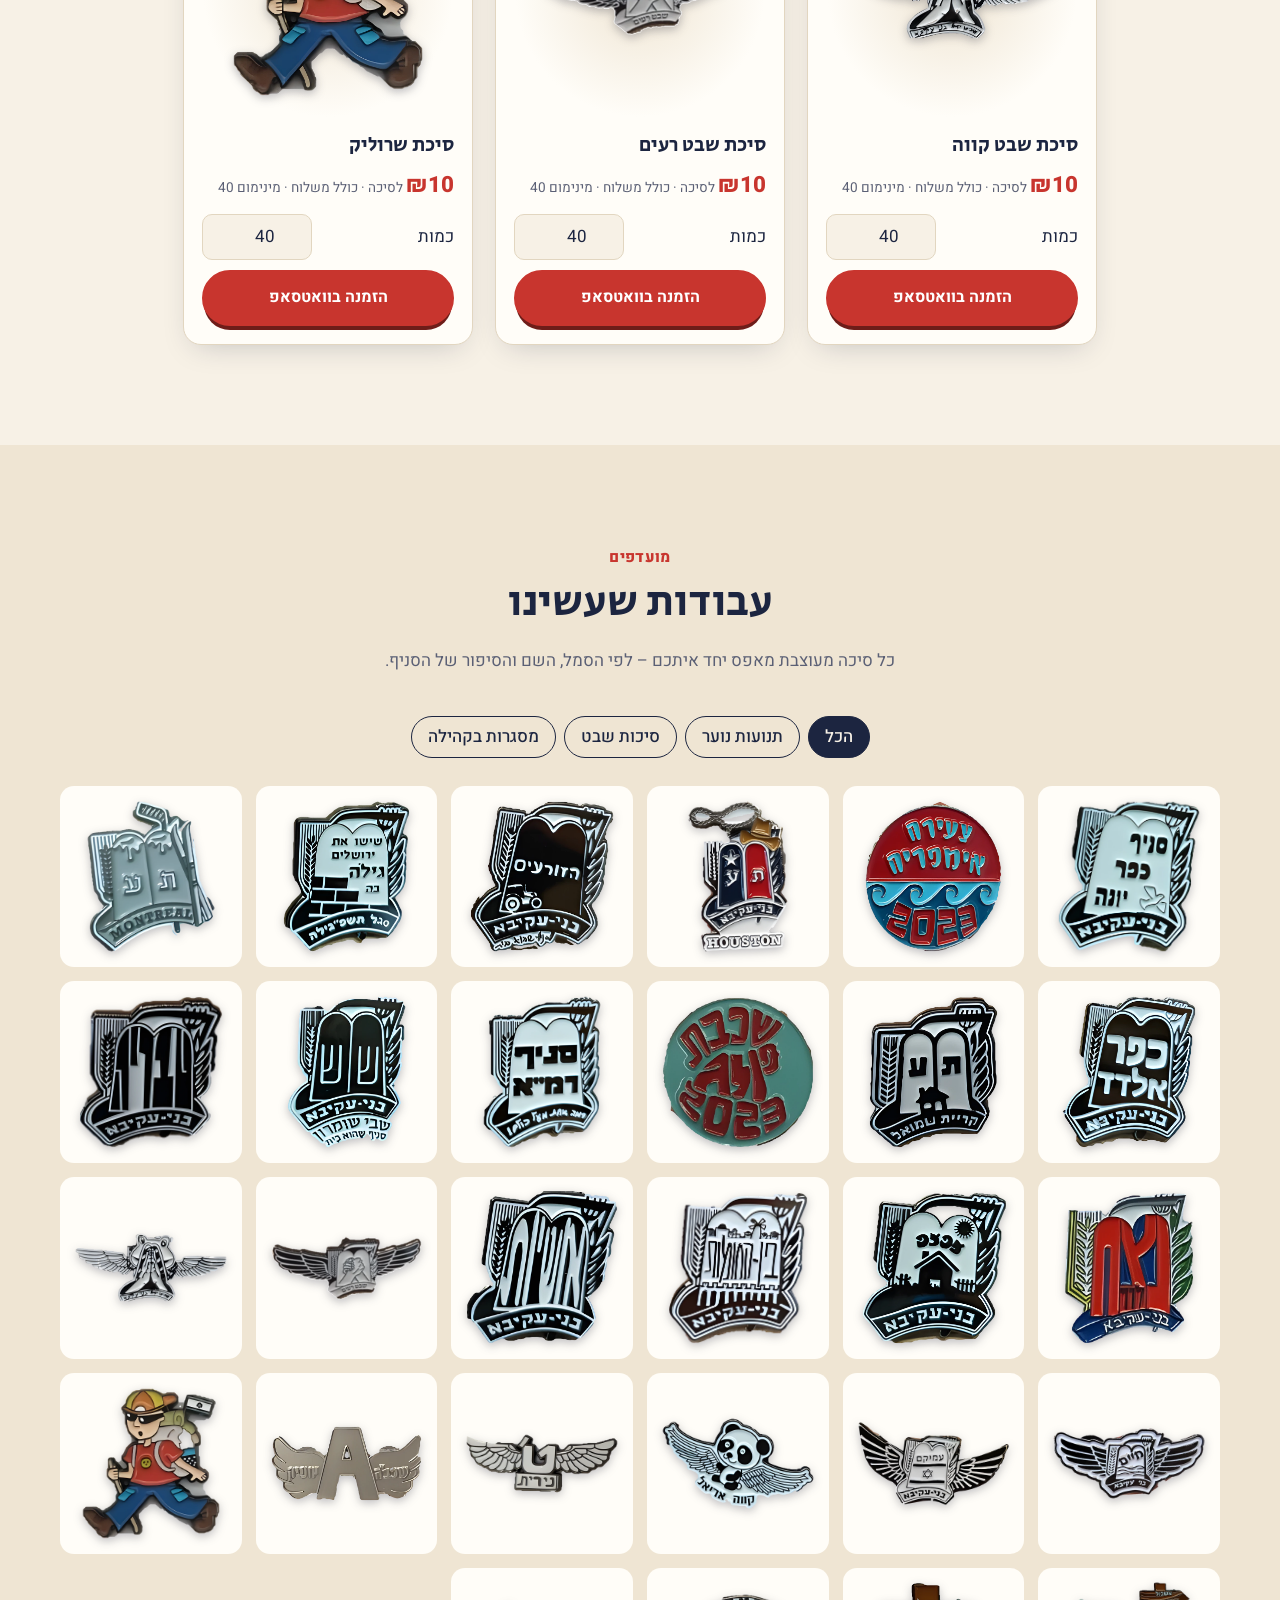
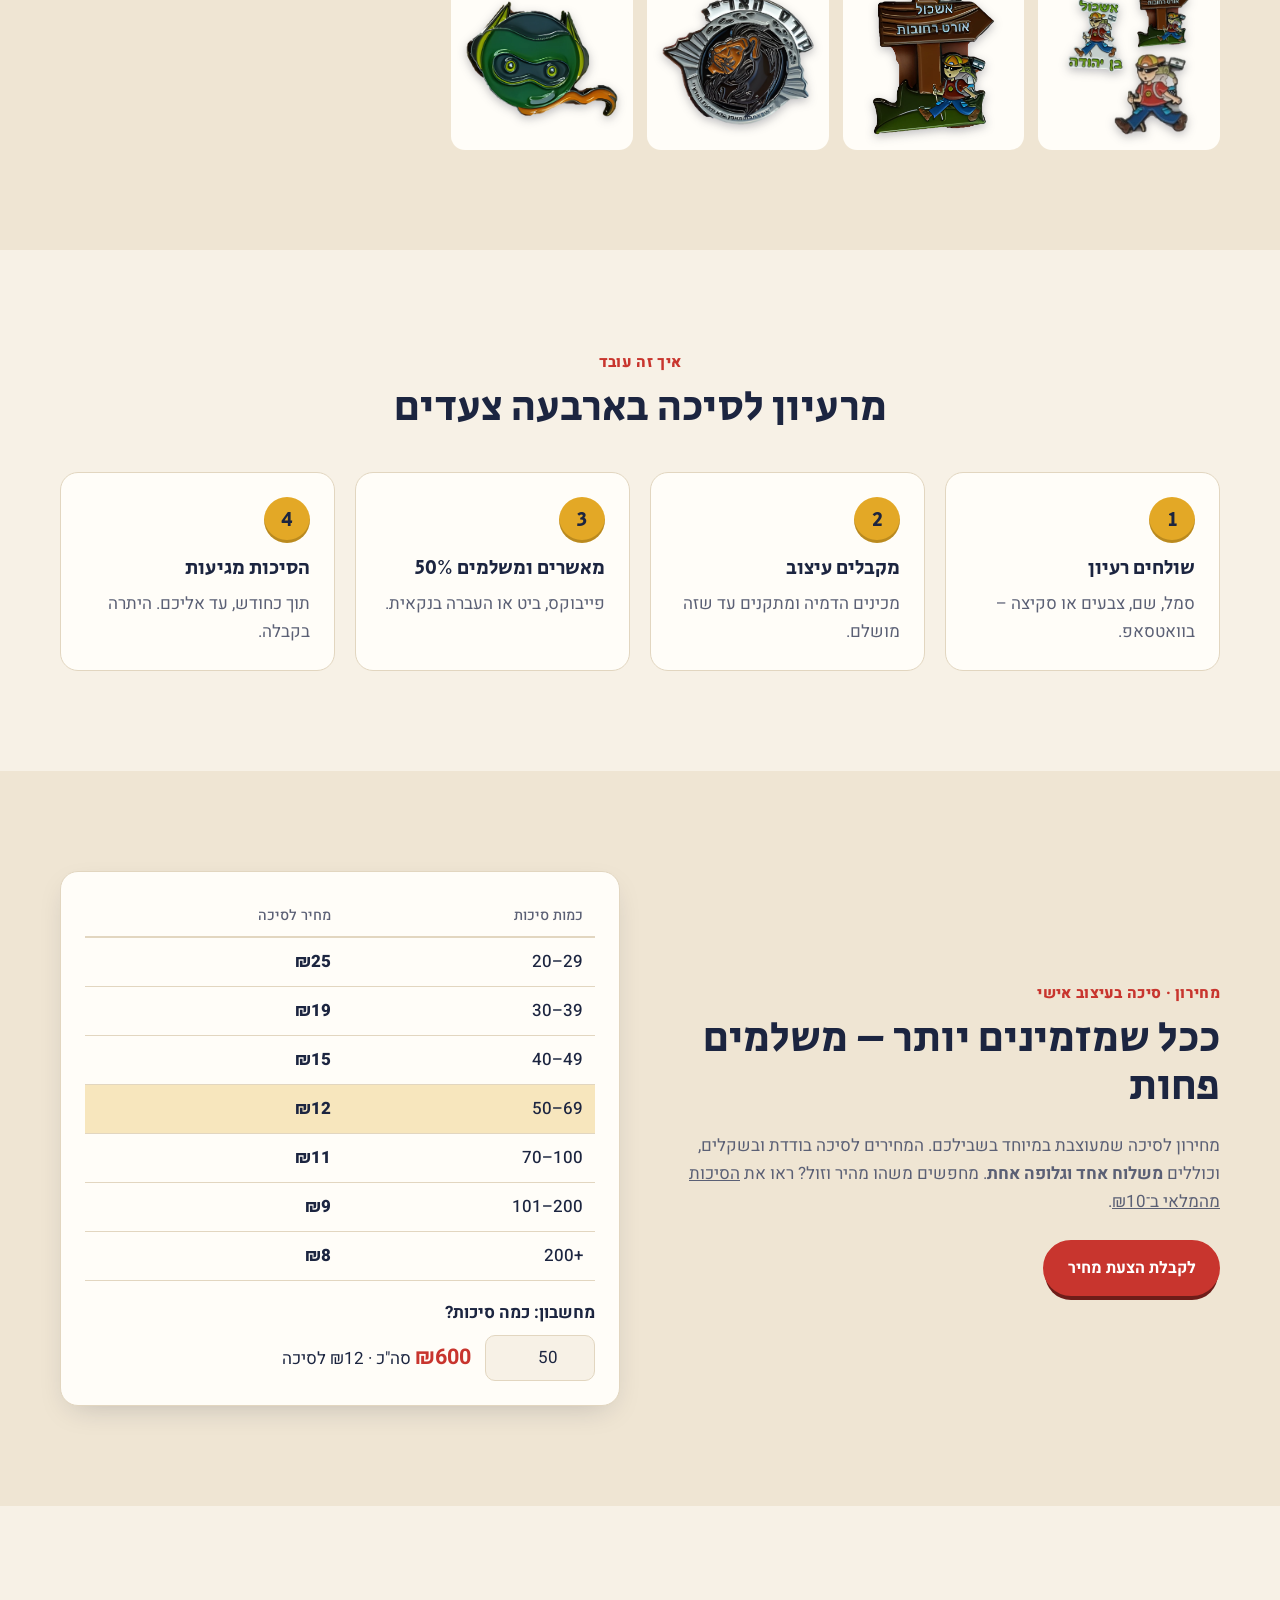
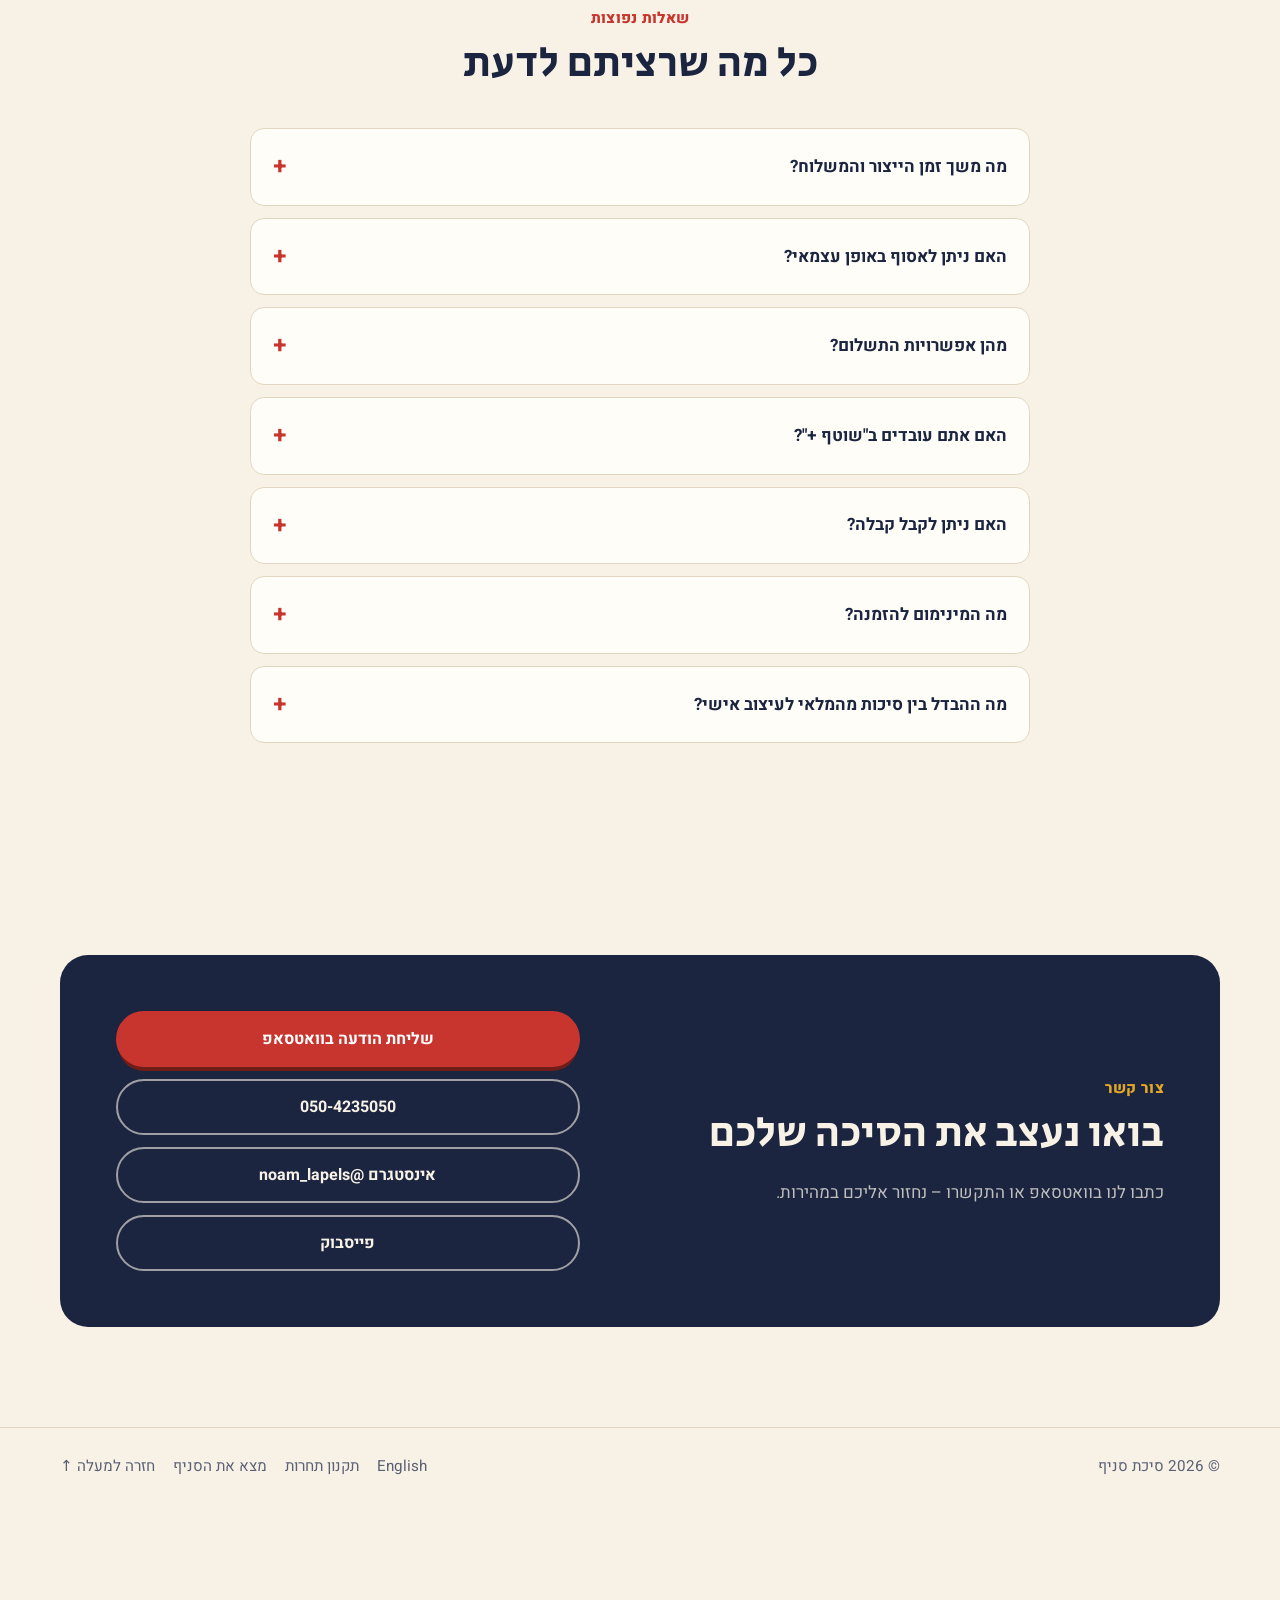
==== commit 3aad1e1e: "Reveal the Amikam pin Replace the mystery card in the tribe row with a cut-out of the real pin, and " ====
--- a/index.html
+++ b/index.html
@@ -80,7 +80,7 @@
         <figure><img src="/assets/img/shevet-reim.webp" alt="סיכת שבט רעים" loading="lazy"><figcaption>שבט רעים</figcaption></figure>
         <figure><img src="/assets/img/shevet-kaveh.webp" alt="סיכת שבט קווה" loading="lazy"><figcaption>שבט קווה</figcaption></figure>
         <figure><img src="/assets/img/shevet-haim.webp" alt="סיכת שבט חיים" loading="lazy"><figcaption>שבט חיים</figcaption></figure>
-        <figure class="mystery"><img src="/assets/img/shevet-amikam.webp" alt="סיכת שבט עמיקם – בקרוב" loading="lazy"><figcaption>שבט עמיקם<small>מי תהיה הסיכה?</small></figcaption></figure>
+        <figure><img src="/assets/img/amikam.webp" alt="סיכת שבט עמיקם" loading="lazy"><figcaption>שבט עמיקם</figcaption></figure>
       </div>
     </div>
   </section>
--- a/assets/css/style.css
+++ b/assets/css/style.css
@@ -131,7 +131,6 @@
 .tribe-row img { aspect-ratio: 16/10; object-fit: contain; width: 100%; }
 .tribe-row figcaption { font-family: "Secular One", sans-serif; font-size: 1.15rem; margin-top: 8px; }
 .tribe-row small { display: block; font-family: "Heebo"; font-size: .85rem; color: var(--brand); }
-.mystery { border-style: dashed !important; border-color: var(--brand) !important; }
 @media (max-width: 700px) { .tribe-row { grid-template-columns: repeat(2, 1fr); } }
 
 /* Products */
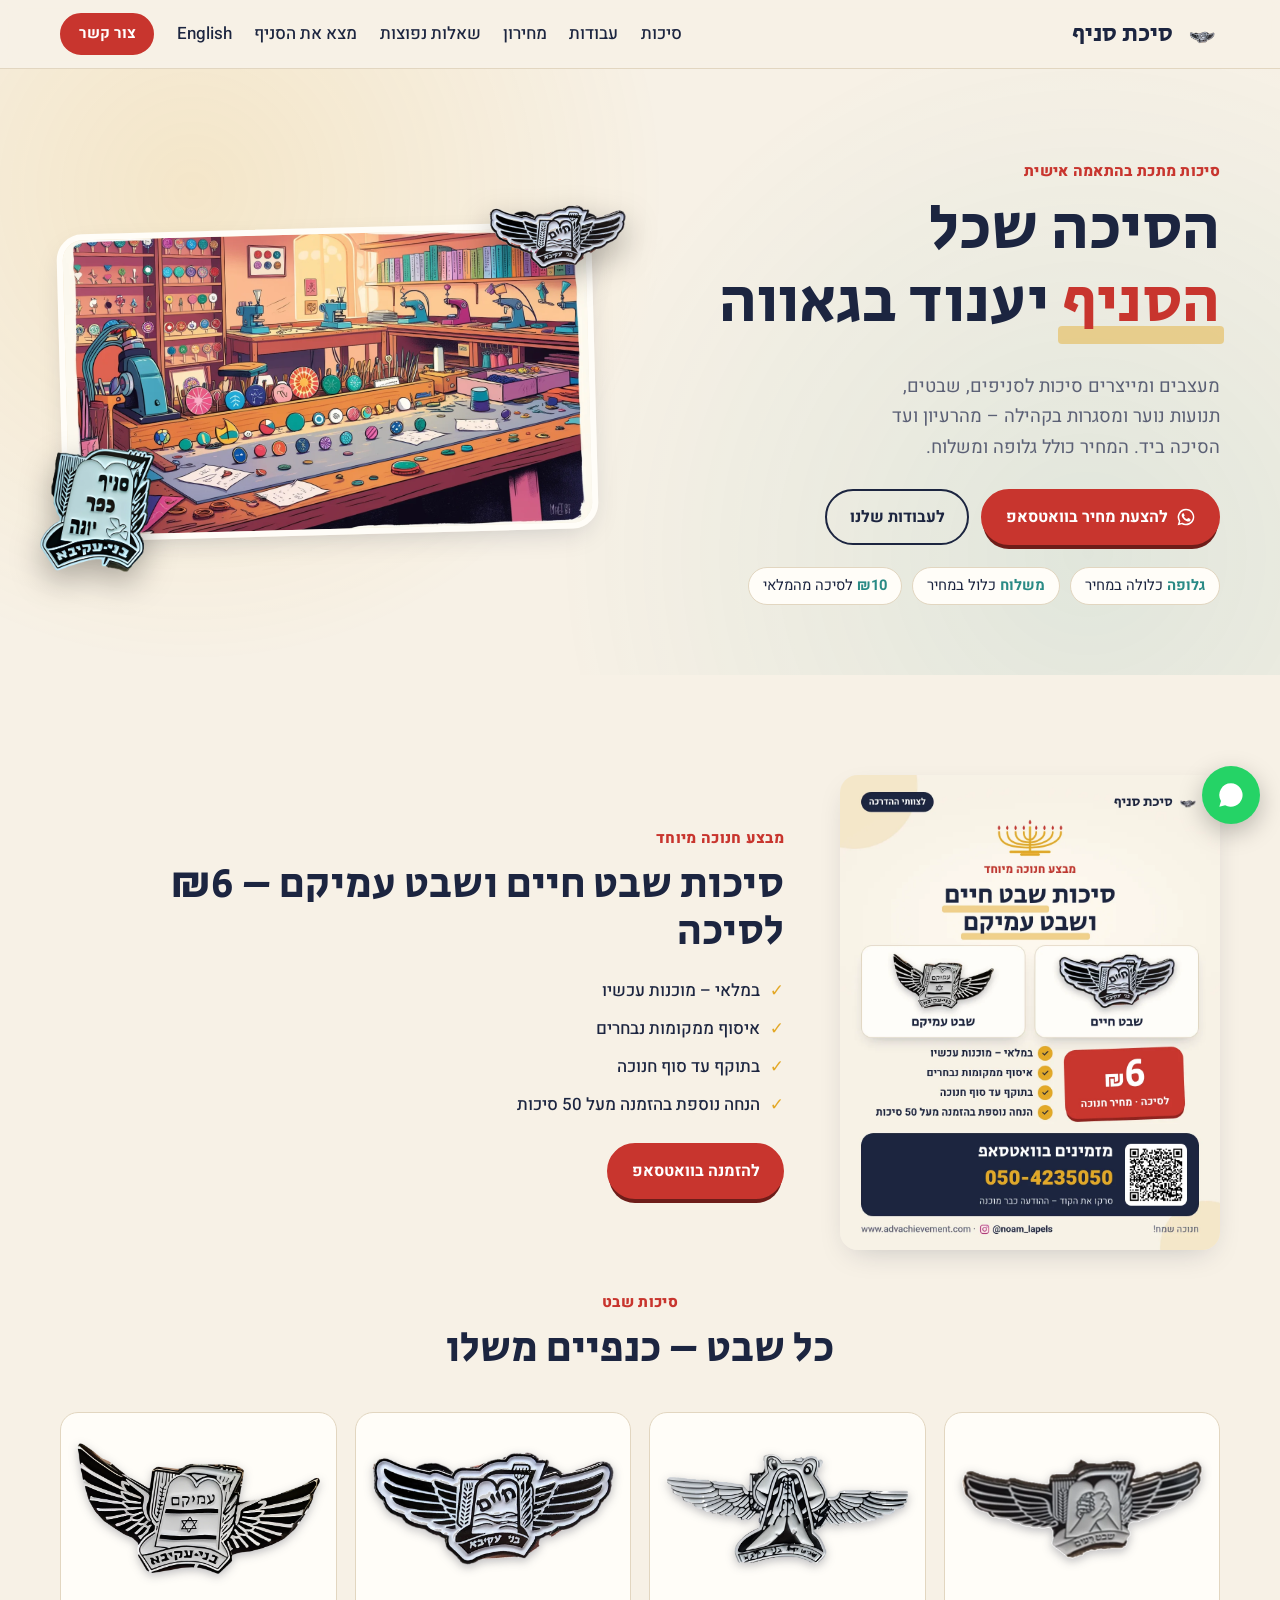
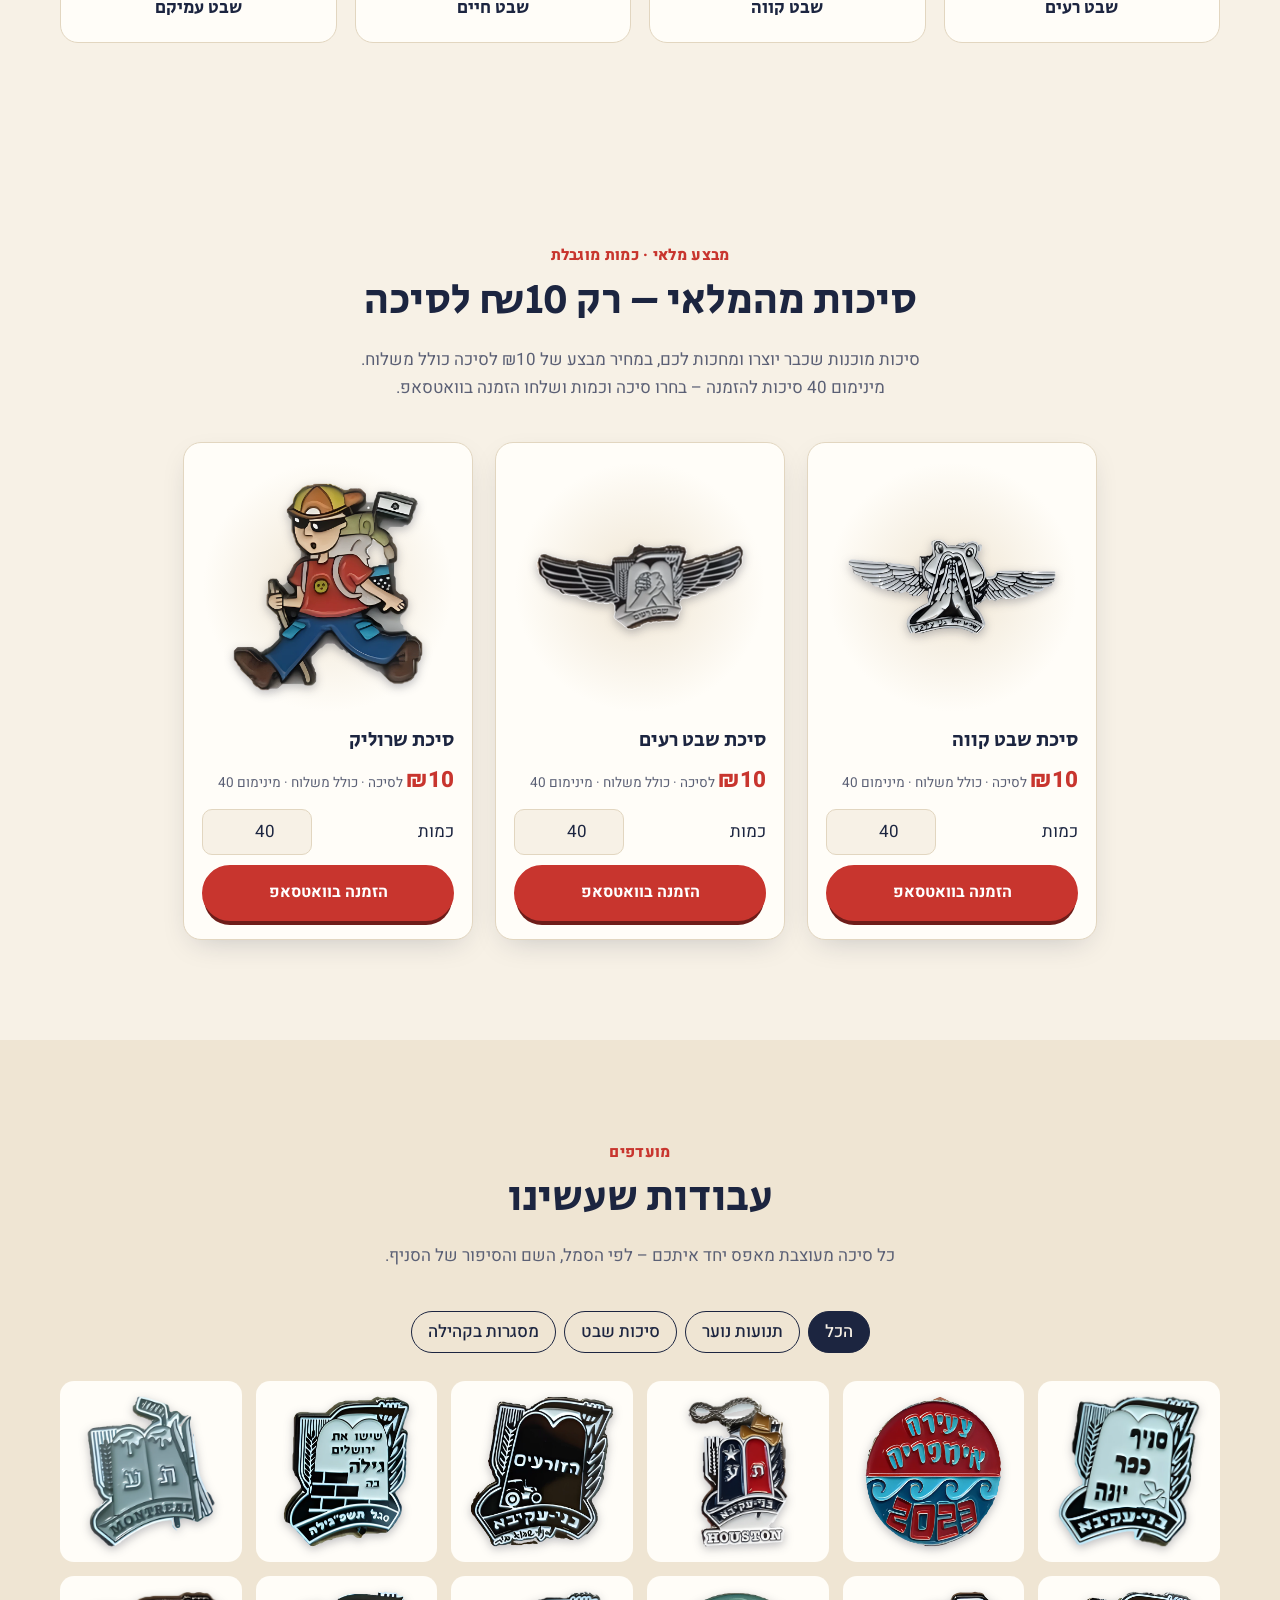
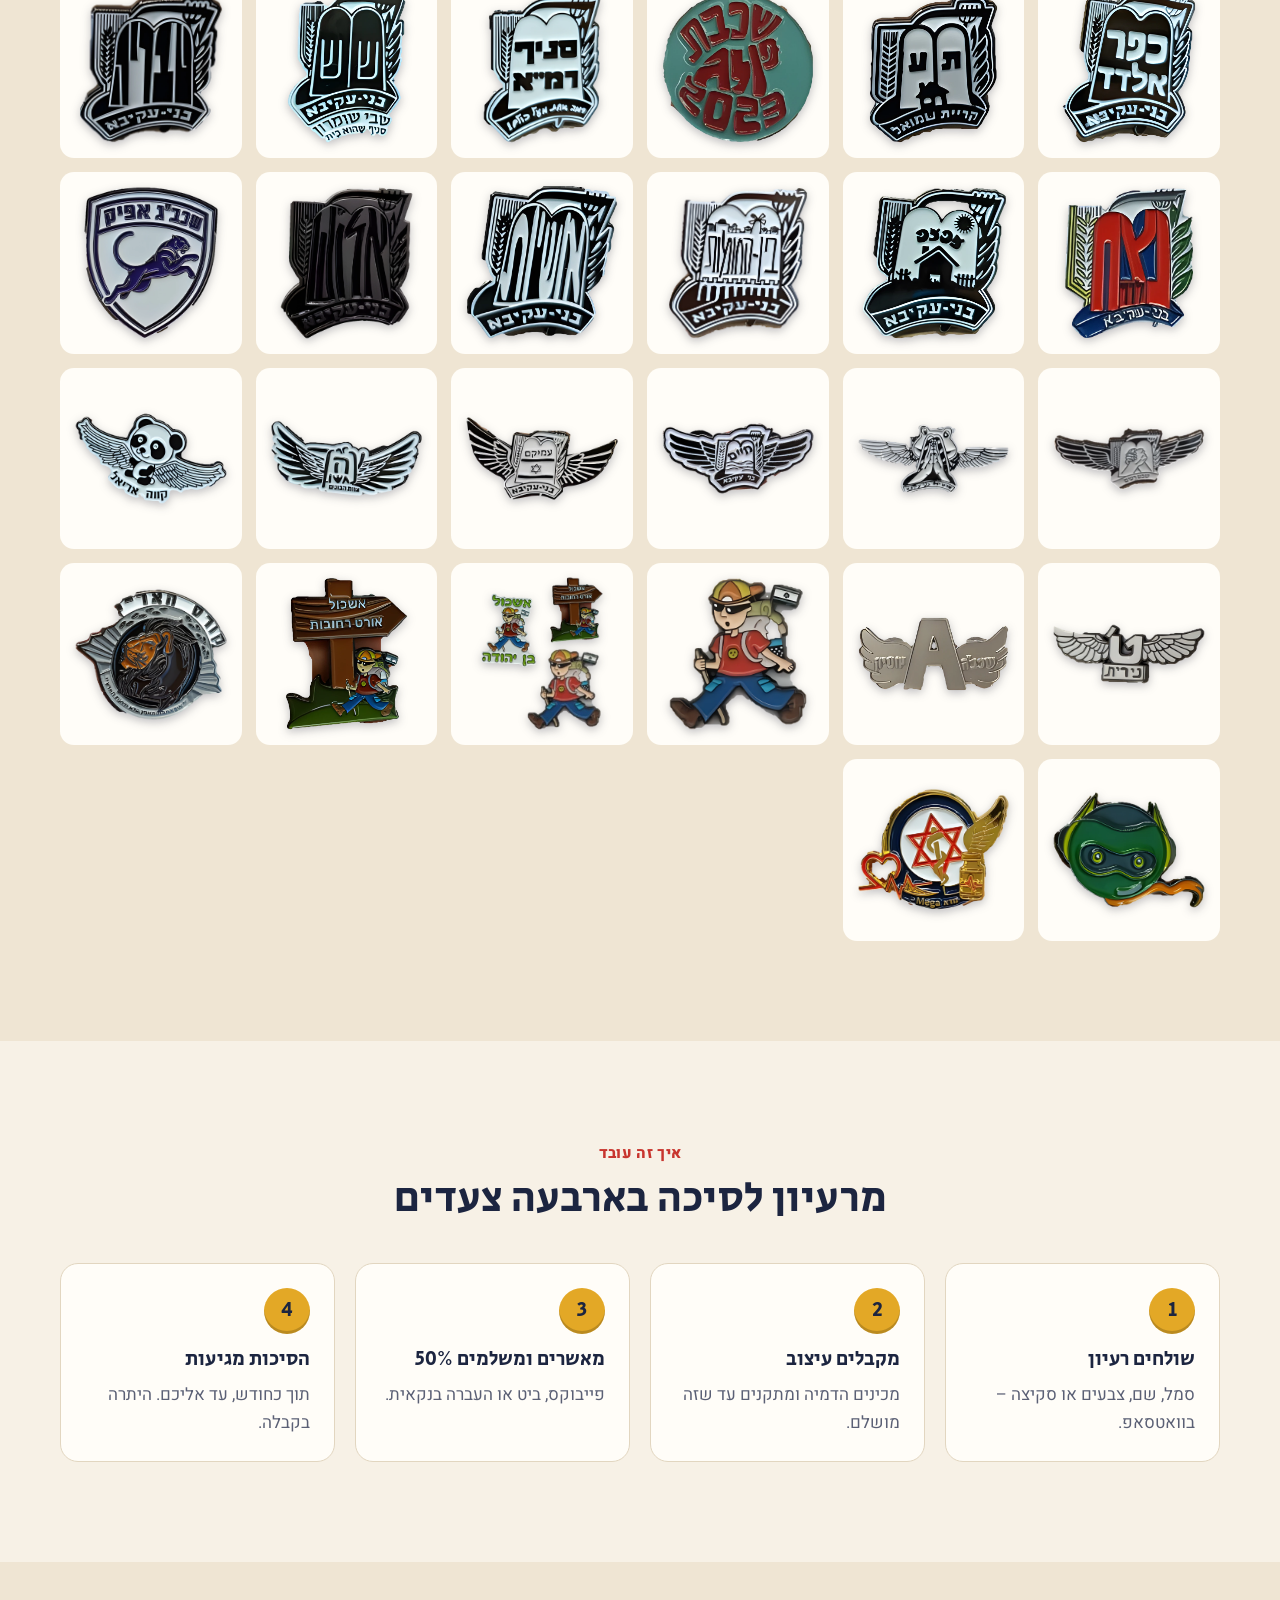
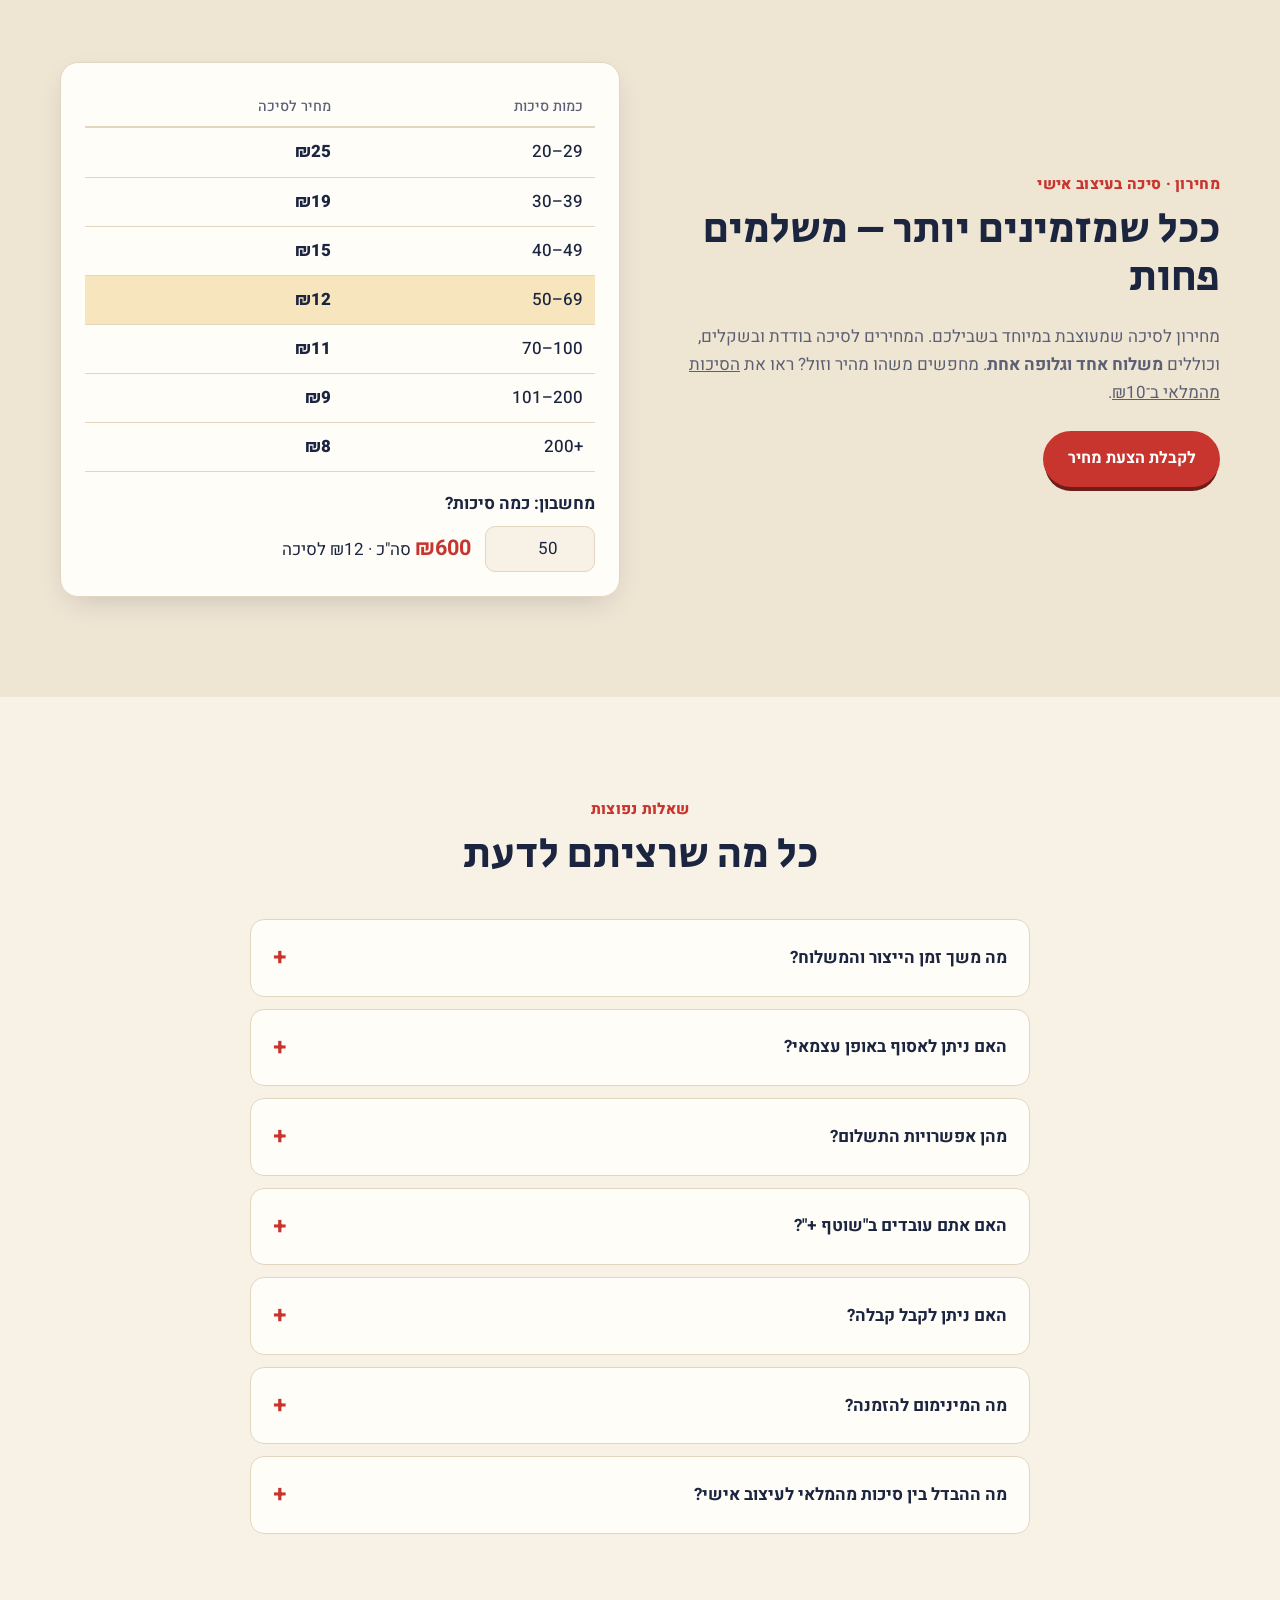
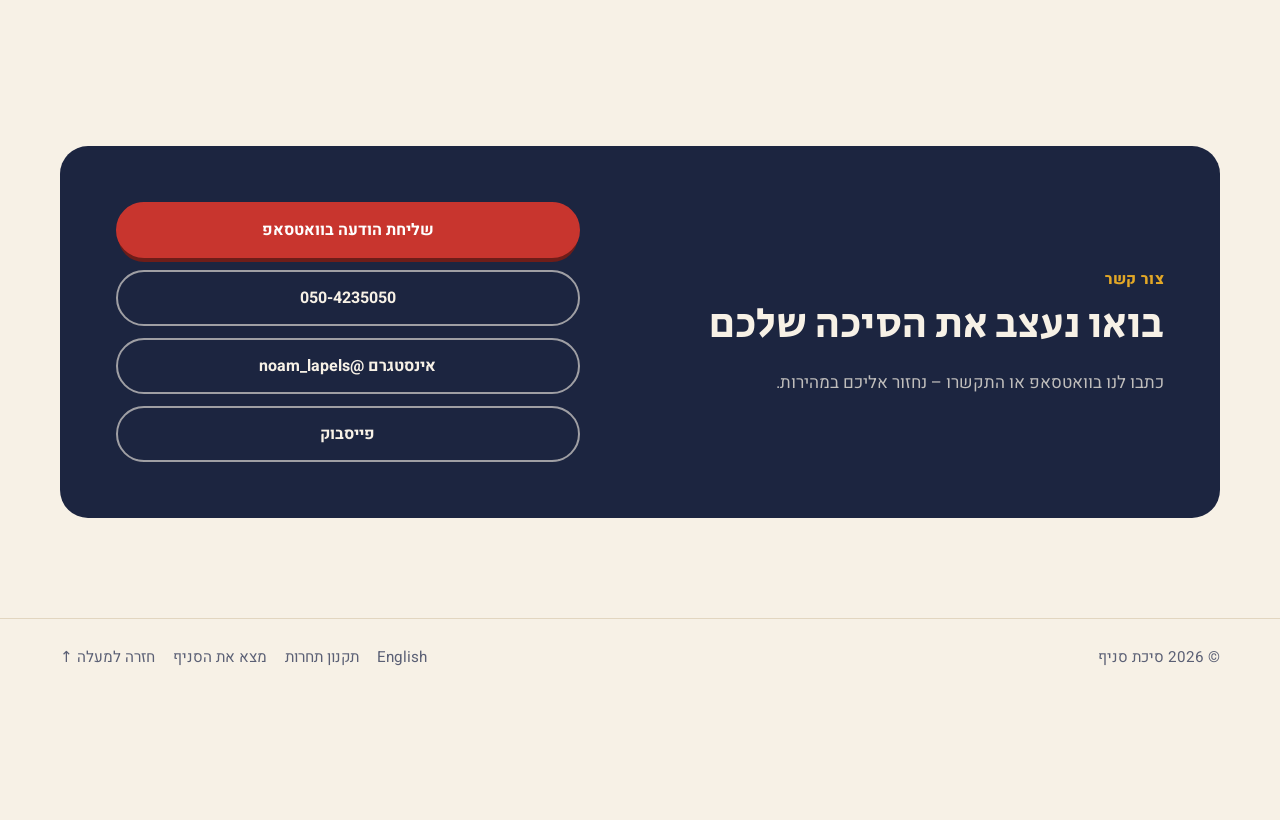
==== commit 0119dd37: "Add Hanukkah offer section to the home page Brochure image, the offer points and a WhatsApp order bu" ====
--- a/index.html
+++ b/index.html
@@ -69,6 +69,24 @@
     </div>
   </section>
 
+  <!-- HANUKKAH PROMO (hides itself after the date in data-until) -->
+  <section class="section promo" id="hanukkah" data-until="2026-12-13">
+    <div class="container promo-grid">
+      <a class="promo-img" href="/assets/img/hanukkah-2026.webp" target="_blank" rel="noopener"><img src="/assets/img/hanukkah-2026.webp" alt="מבצע חנוכה: סיכות שבט חיים ושבט עמיקם ב־₪6 לסיכה, במלאי, איסוף ממקומות נבחרים, בתוקף עד סוף חנוכה, הנחה נוספת בהזמנה מעל 50 סיכות" width="1080" height="1350" loading="lazy"></a>
+      <div>
+        <p class="eyebrow">מבצע חנוכה מיוחד</p>
+        <h2>סיכות שבט חיים ושבט עמיקם – <span class="nis">₪</span>6 לסיכה</h2>
+        <ul class="promo-list">
+          <li>במלאי – מוכנות עכשיו</li>
+          <li>איסוף ממקומות נבחרים</li>
+          <li>בתוקף עד סוף חנוכה</li>
+          <li>הנחה נוספת בהזמנה מעל 50 סיכות</li>
+        </ul>
+        <a class="btn" href="https://wa.me/972504235050?text=%D7%94%D7%99%D7%99%2C%20%D7%90%D7%A9%D7%9E%D7%97%20%D7%9C%D7%94%D7%96%D7%9E%D7%99%D7%9F%20%D7%A1%D7%99%D7%9B%D7%95%D7%AA%20%D7%91%D7%9E%D7%91%D7%A6%D7%A2%20%D7%97%D7%A0%D7%95%D7%9B%D7%94%20%28%D7%A9%D7%91%D7%98%20%D7%97%D7%99%D7%99%D7%9D%20/%20%D7%A9%D7%91%D7%98%20%D7%A2%D7%9E%D7%99%D7%A7%D7%9D%2C%20%E2%82%AA6%20%D7%9C%D7%A1%D7%99%D7%9B%D7%94%29" target="_blank" rel="noopener">להזמנה בוואטסאפ</a>
+      </div>
+    </div>
+  </section>
+
   <!-- TRIBE PINS -->
   <section class="section tribes">
     <div class="container">
--- a/assets/css/style.css
+++ b/assets/css/style.css
@@ -125,6 +125,14 @@
 
 /* Tribes */
 .tribes { padding-top: 20px; }
+/* Hanukkah promo */
+.promo { padding-bottom: 20px; }
+.promo-grid { display: grid; grid-template-columns: minmax(0, 380px) 1fr; gap: clamp(24px, 5vw, 56px); align-items: center; }
+.nis { font-family: "Heebo", sans-serif; font-weight: 800; }
+.promo-img img { border-radius: var(--radius); box-shadow: var(--shadow); }
+.promo-list { list-style: none; padding: 0; margin: 0 0 24px; display: grid; gap: 10px; font-weight: 500; }
+.promo-list li::before { content: "✓"; color: var(--gold); font-weight: 800; margin-inline-end: 10px; }
+@media (max-width: 760px) { .promo-grid { grid-template-columns: 1fr; } .promo-img { max-width: 420px; margin-inline: auto; } }
 .tribe-row { display: grid; grid-template-columns: repeat(4, 1fr); gap: 18px; }
 .tribe-row figure { margin: 0; background: var(--surface); border: 1px solid var(--line); border-radius: var(--radius); padding: 18px 14px; text-align: center; transition: transform .2s; }
 .tribe-row figure:hover { transform: translateY(-4px) rotate(-1deg); }
